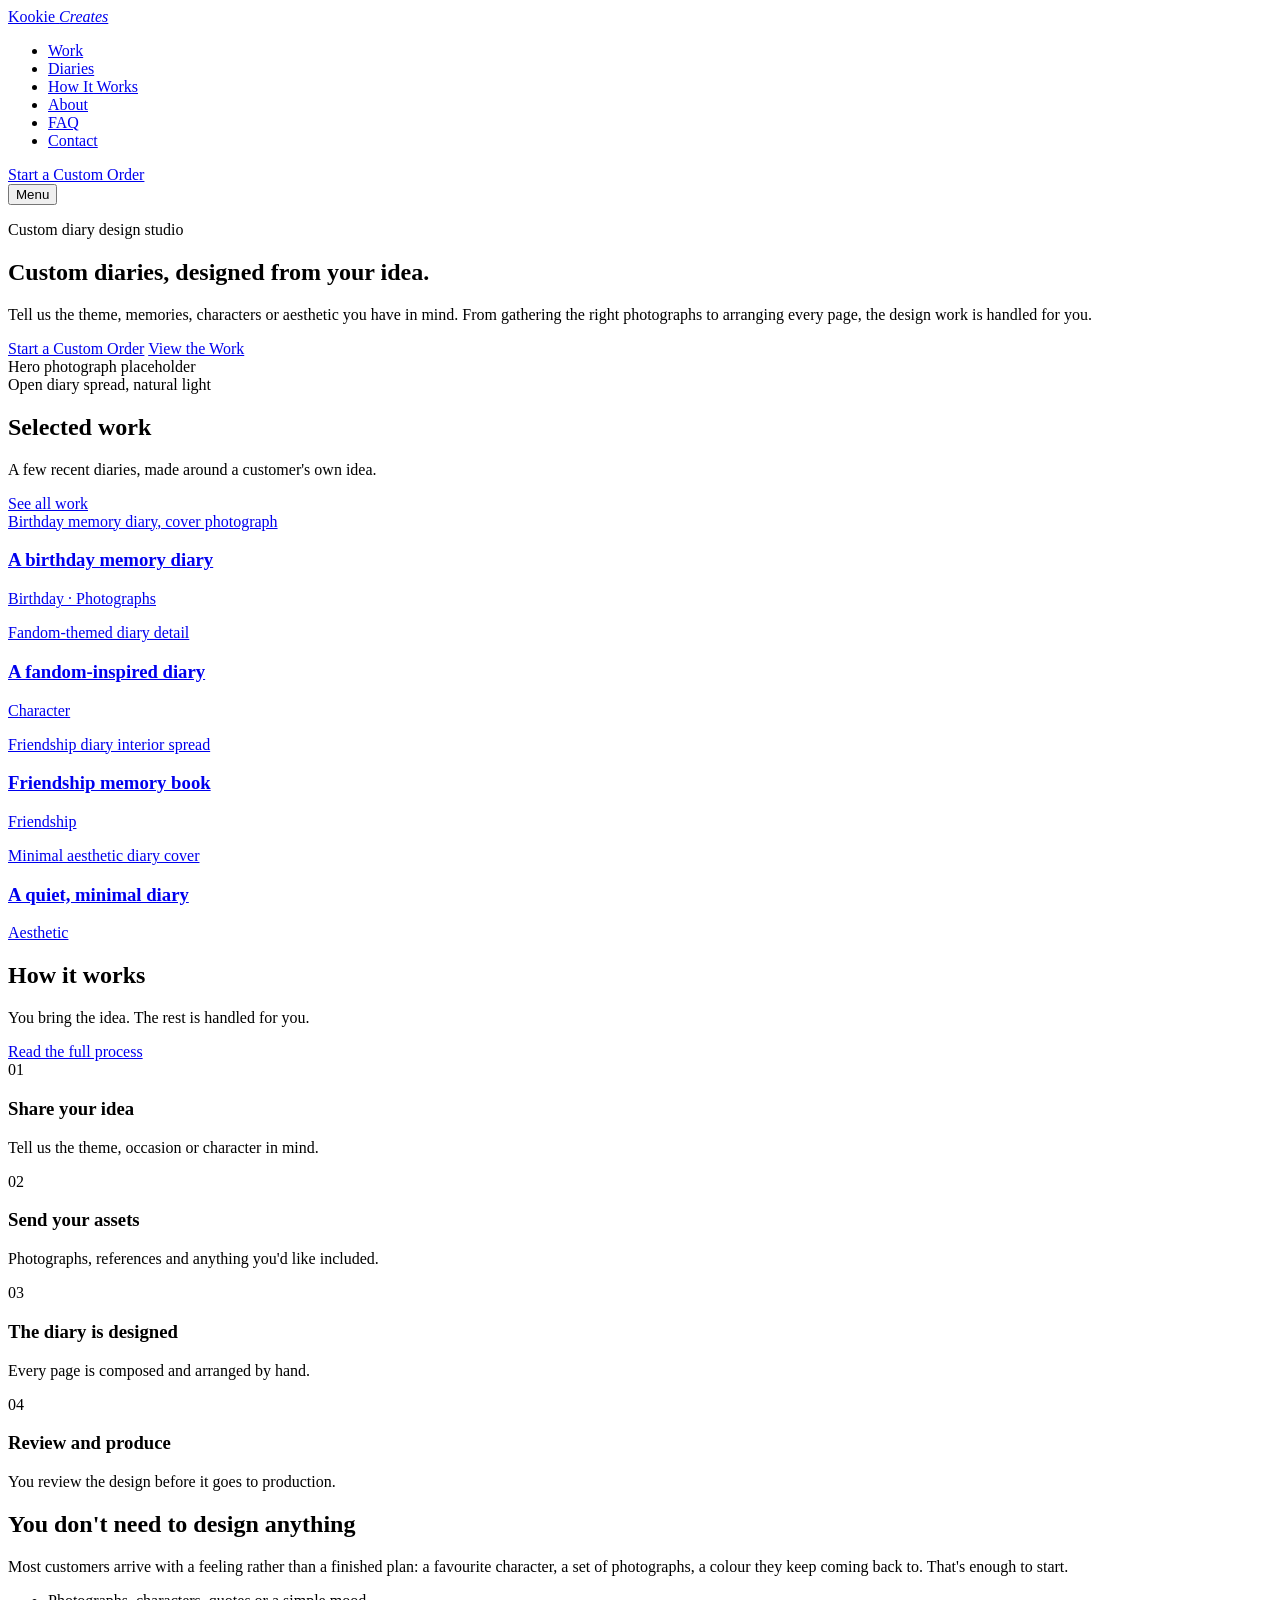
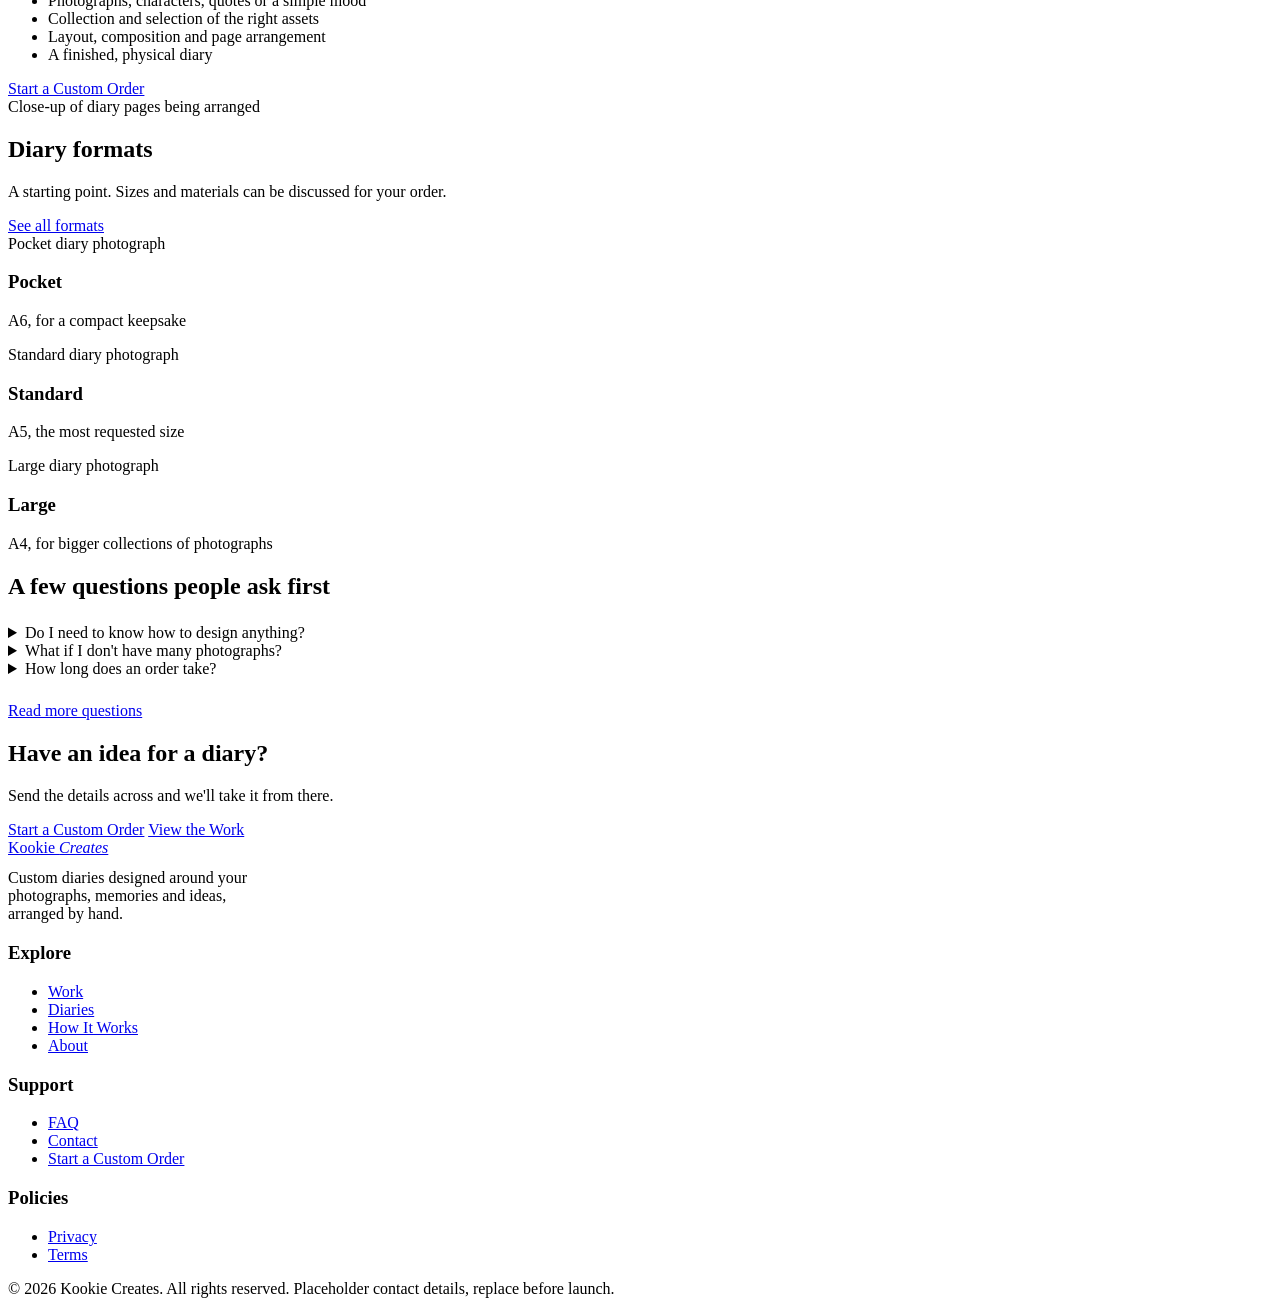
==== index.html @ 1ad7362f "Add files via upload" ====
<!DOCTYPE html>
<html lang="en">
<head>
<meta charset="UTF-8">
<meta name="viewport" content="width=device-width, initial-scale=1.0">
<title>Custom Diaries Designed From Your Ideas | Kookie Creates</title>
<meta name="description" content="Send your idea, photographs and theme. Kookie Creates handles the design, layout and arrangement, and delivers a finished custom diary.">
<link rel="canonical" href="https://example.com/">
<meta property="og:title" content="Custom Diaries Designed From Your Ideas | Kookie Creates">
<meta property="og:description" content="Send your idea, photographs and theme. Kookie Creates handles the design, layout and arrangement, and delivers a finished custom diary.">
<meta property="og:type" content="website">
<meta property="og:url" content="https://example.com/">
<meta property="og:image" content="images/og/home.jpg">
<meta name="twitter:card" content="summary_large_image">
<link rel="icon" href="favicon.ico">
<link rel="apple-touch-icon" href="images/apple-touch-icon.png">
<link rel="preconnect" href="https://fonts.googleapis.com">
<link rel="preconnect" href="https://fonts.gstatic.com" crossorigin>
<link href="https://fonts.googleapis.com/css2?family=Fraunces:ital,opsz,wght@0,9..144,400;0,9..144,560;1,9..144,500&family=Work+Sans:wght@400;500;600&display=swap" rel="stylesheet">
<link rel="stylesheet" href="css/styles.css">
<script type="application/ld+json">
{
  "@context": "https://schema.org",
  "@type": "Organization",
  "name": "Kookie Creates",
  "url": "https://example.com/",
  "description": "Custom diary design studio. Diaries are designed around a customer's photographs, themes and references."
}
</script>
<script type="application/ld+json">
{
  "@context": "https://schema.org",
  "@type": "WebSite",
  "name": "Kookie Creates",
  "url": "https://example.com/"
}
</script>
</head>
<body>

<header class="site-header">
  <div class="container">
    <a href="index.html" class="logo">Kookie <em>Creates</em></a>
    <nav class="main-nav" aria-label="Primary">
      <ul>
        <li><a href="portfolio.html">Work</a></li>
        <li><a href="diaries.html">Diaries</a></li>
        <li><a href="how-it-works.html">How It Works</a></li>
        <li><a href="about.html">About</a></li>
        <li><a href="faq.html">FAQ</a></li>
        <li><a href="contact.html">Contact</a></li>
      </ul>
      <a href="custom-order.html" class="btn btn-primary">Start a Custom Order</a>
    </nav>
    <button class="nav-toggle" aria-expanded="false" aria-label="Toggle menu">Menu</button>
  </div>
</header>

<main>

  <section class="hero">
    <div class="container hero-grid">
      <div>
        <p class="hero-eyebrow">Custom diary design studio</p>
        <h1>Custom diaries, designed from your idea.</h1>
        <p class="lede">Tell us the theme, memories, characters or aesthetic you have in mind. From gathering the right photographs to arranging every page, the design work is handled for you.</p>
        <div class="hero-actions">
          <a href="custom-order.html" class="btn btn-primary">Start a Custom Order</a>
          <a href="portfolio.html" class="btn btn-secondary">View the Work</a>
        </div>
      </div>
      <div class="hero-media">
        <div class="placeholder-img">Hero photograph placeholder<br>Open diary spread, natural light</div>
      </div>
    </div>
  </section>

  <section class="section section-alt">
    <div class="container">
      <div class="section-head">
        <div>
          <h2>Selected work</h2>
          <p style="color:var(--ink-muted)">A few recent diaries, made around a customer's own idea.</p>
        </div>
        <a href="portfolio.html" class="btn-quiet">See all work</a>
      </div>
      <div class="work-grid">
        <a class="work-card" href="portfolio-project.html">
          <div class="placeholder-img">Birthday memory diary, cover photograph</div>
          <div class="work-meta">
            <h3>A birthday memory diary</h3>
            <p class="tag">Birthday · Photographs</p>
          </div>
        </a>
        <a class="work-card" href="portfolio-project.html">
          <div class="placeholder-img">Fandom-themed diary detail</div>
          <div class="work-meta">
            <h3>A fandom-inspired diary</h3>
            <p class="tag">Character</p>
          </div>
        </a>
        <a class="work-card" href="portfolio-project.html">
          <div class="placeholder-img">Friendship diary interior spread</div>
          <div class="work-meta">
            <h3>Friendship memory book</h3>
            <p class="tag">Friendship</p>
          </div>
        </a>
        <a class="work-card" href="portfolio-project.html">
          <div class="placeholder-img">Minimal aesthetic diary cover</div>
          <div class="work-meta">
            <h3>A quiet, minimal diary</h3>
            <p class="tag">Aesthetic</p>
          </div>
        </a>
      </div>
    </div>
  </section>

  <section class="section">
    <div class="container">
      <div class="section-head">
        <div>
          <h2>How it works</h2>
          <p style="color:var(--ink-muted)">You bring the idea. The rest is handled for you.</p>
        </div>
        <a href="how-it-works.html" class="btn-quiet">Read the full process</a>
      </div>
      <div class="steps">
        <div class="step">
          <div class="step-num">01</div>
          <h3>Share your idea</h3>
          <p>Tell us the theme, occasion or character in mind.</p>
        </div>
        <div class="step">
          <div class="step-num">02</div>
          <h3>Send your assets</h3>
          <p>Photographs, references and anything you'd like included.</p>
        </div>
        <div class="step">
          <div class="step-num">03</div>
          <h3>The diary is designed</h3>
          <p>Every page is composed and arranged by hand.</p>
        </div>
        <div class="step">
          <div class="step-num">04</div>
          <h3>Review and produce</h3>
          <p>You review the design before it goes to production.</p>
        </div>
      </div>
    </div>
  </section>

  <section class="section section-alt">
    <div class="container feature-row">
      <div>
        <h2>You don't need to design anything</h2>
        <p>Most customers arrive with a feeling rather than a finished plan: a favourite character, a set of photographs, a colour they keep coming back to. That's enough to start.</p>
        <ul class="feature-list">
          <li>Photographs, characters, quotes or a simple mood</li>
          <li>Collection and selection of the right assets</li>
          <li>Layout, composition and page arrangement</li>
          <li>A finished, physical diary</li>
        </ul>
        <a href="custom-order.html" class="btn btn-primary">Start a Custom Order</a>
      </div>
      <div class="feature-media">
        <div class="placeholder-img">Close-up of diary pages being arranged</div>
      </div>
    </div>
  </section>

  <section class="section">
    <div class="container">
      <div class="section-head">
        <div>
          <h2>Diary formats</h2>
          <p style="color:var(--ink-muted)">A starting point. Sizes and materials can be discussed for your order.</p>
        </div>
        <a href="diaries.html" class="btn-quiet">See all formats</a>
      </div>
      <div class="format-grid">
        <div class="format-card">
          <div class="placeholder-img">Pocket diary photograph</div>
          <h3>Pocket</h3>
          <p class="dims">A6, for a compact keepsake</p>
        </div>
        <div class="format-card">
          <div class="placeholder-img">Standard diary photograph</div>
          <h3>Standard</h3>
          <p class="dims">A5, the most requested size</p>
        </div>
        <div class="format-card">
          <div class="placeholder-img">Large diary photograph</div>
          <h3>Large</h3>
          <p class="dims">A4, for bigger collections of photographs</p>
        </div>
      </div>
    </div>
  </section>

  <section class="section section-alt">
    <div class="container">
      <h2 style="margin-bottom:1.5rem;">A few questions people ask first</h2>
      <div>
        <details class="faq-item">
          <summary>Do I need to know how to design anything?<span class="plus"></span></summary>
          <p>No. You share an idea, photographs or references, and the design work is done for you from start to finish.</p>
        </details>
        <details class="faq-item">
          <summary>What if I don't have many photographs?<span class="plus"></span></summary>
          <p>That's fine. Let us know what you do have, and we'll talk through what else could fill the diary, such as illustrations, quotes or a chosen theme.</p>
        </details>
        <details class="faq-item">
          <summary>How long does an order take?<span class="plus"></span></summary>
          <p>It depends on the complexity of the design and current order volume. Timelines are confirmed once your idea and deadline are reviewed.</p>
        </details>
      </div>
      <p style="margin-top:1.5rem;"><a href="faq.html" class="btn-quiet">Read more questions</a></p>
    </div>
  </section>

  <section class="cta-band">
    <div class="container">
      <h2>Have an idea for a diary?</h2>
      <p>Send the details across and we'll take it from there.</p>
      <div class="hero-actions" style="justify-content:center;">
        <a href="custom-order.html" class="btn btn-primary">Start a Custom Order</a>
        <a href="portfolio.html" class="btn btn-secondary">View the Work</a>
      </div>
    </div>
  </section>

</main>

<footer class="site-footer">
  <div class="container">
    <div class="footer-grid">
      <div>
        <a href="index.html" class="logo">Kookie <em>Creates</em></a>
        <p style="margin-top:0.8rem; color:var(--ink-muted); max-width:32ch;">Custom diaries designed around your photographs, memories and ideas, arranged by hand.</p>
      </div>
      <div>
        <h3>Explore</h3>
        <ul>
          <li><a href="portfolio.html">Work</a></li>
          <li><a href="diaries.html">Diaries</a></li>
          <li><a href="how-it-works.html">How It Works</a></li>
          <li><a href="about.html">About</a></li>
        </ul>
      </div>
      <div>
        <h3>Support</h3>
        <ul>
          <li><a href="faq.html">FAQ</a></li>
          <li><a href="contact.html">Contact</a></li>
          <li><a href="custom-order.html">Start a Custom Order</a></li>
        </ul>
      </div>
      <div>
        <h3>Policies</h3>
        <ul>
          <li><a href="privacy-policy.html">Privacy</a></li>
          <li><a href="terms.html">Terms</a></li>
        </ul>
      </div>
    </div>
    <div class="footer-bottom">
      <span>© 2026 Kookie Creates. All rights reserved.</span>
      <span>Placeholder contact details, replace before launch.</span>
    </div>
  </div>
</footer>

<script src="js/main.js"></script>
</body>
</html>
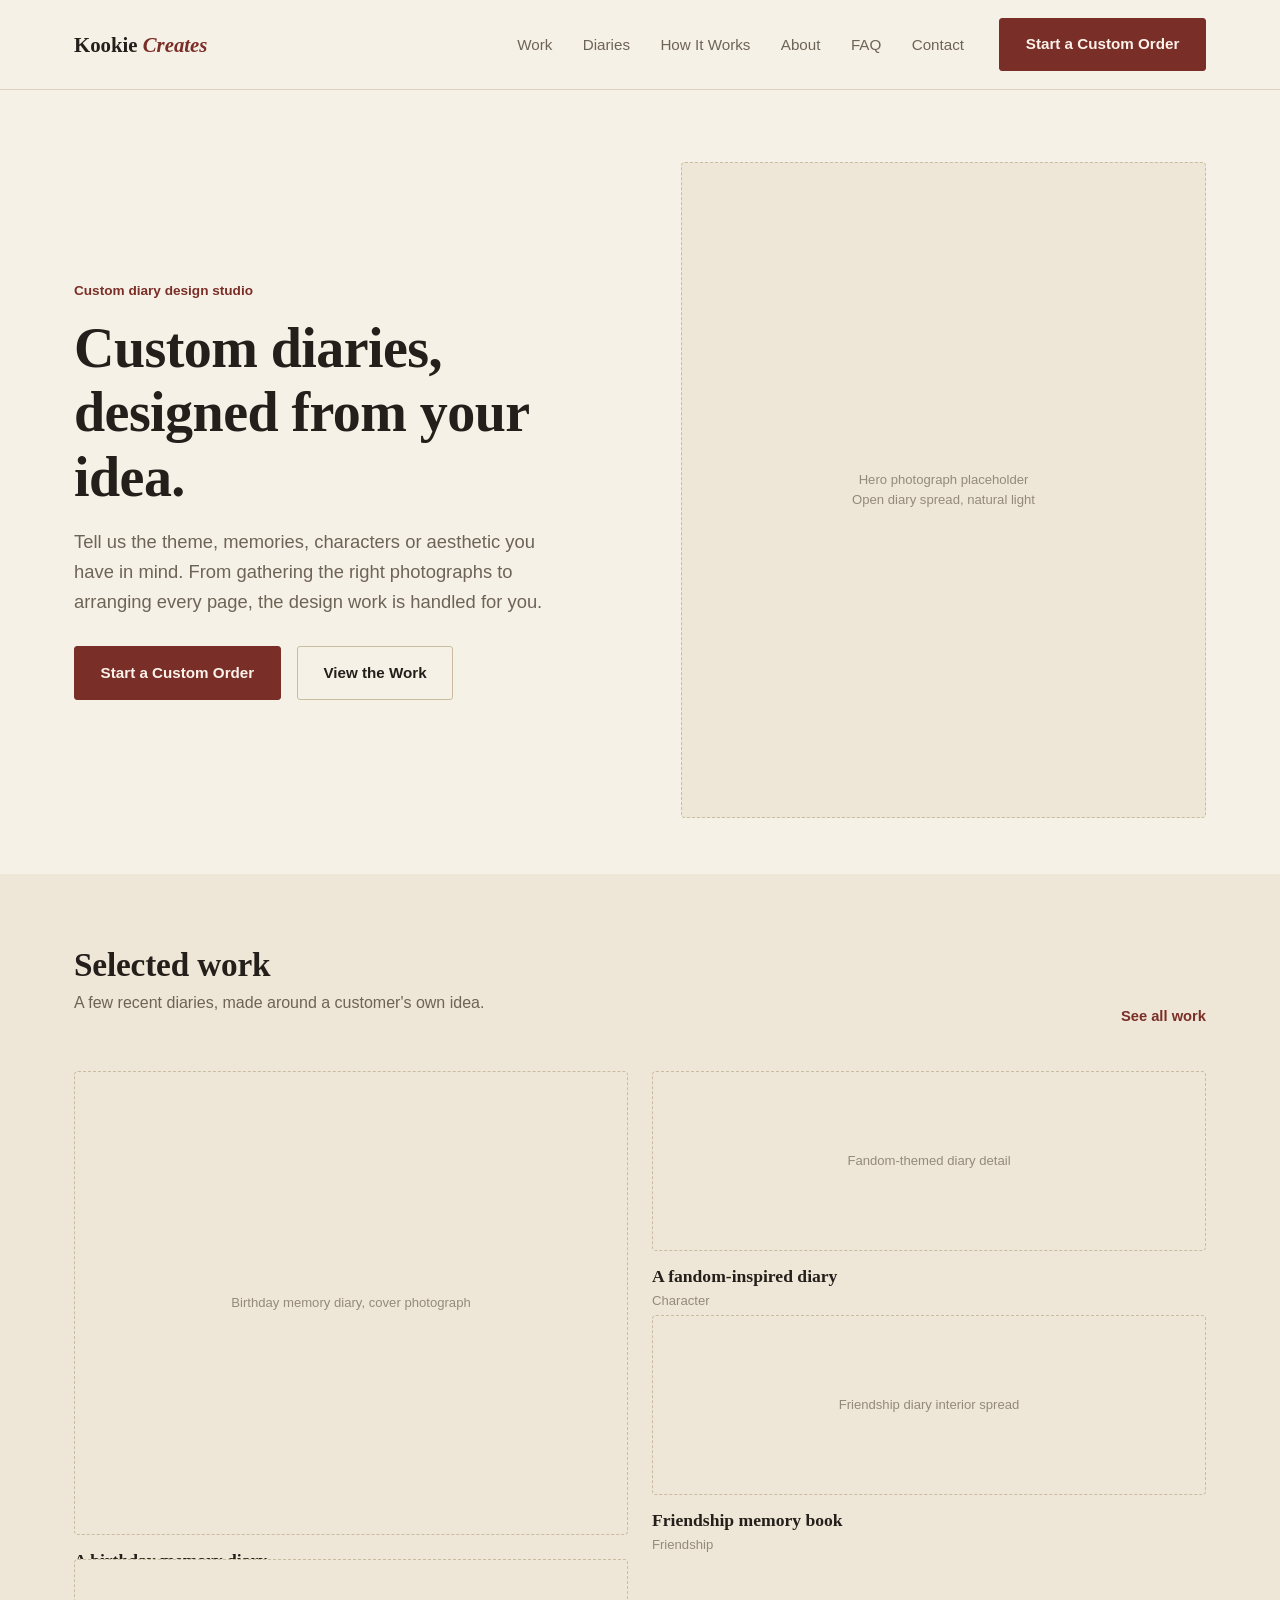
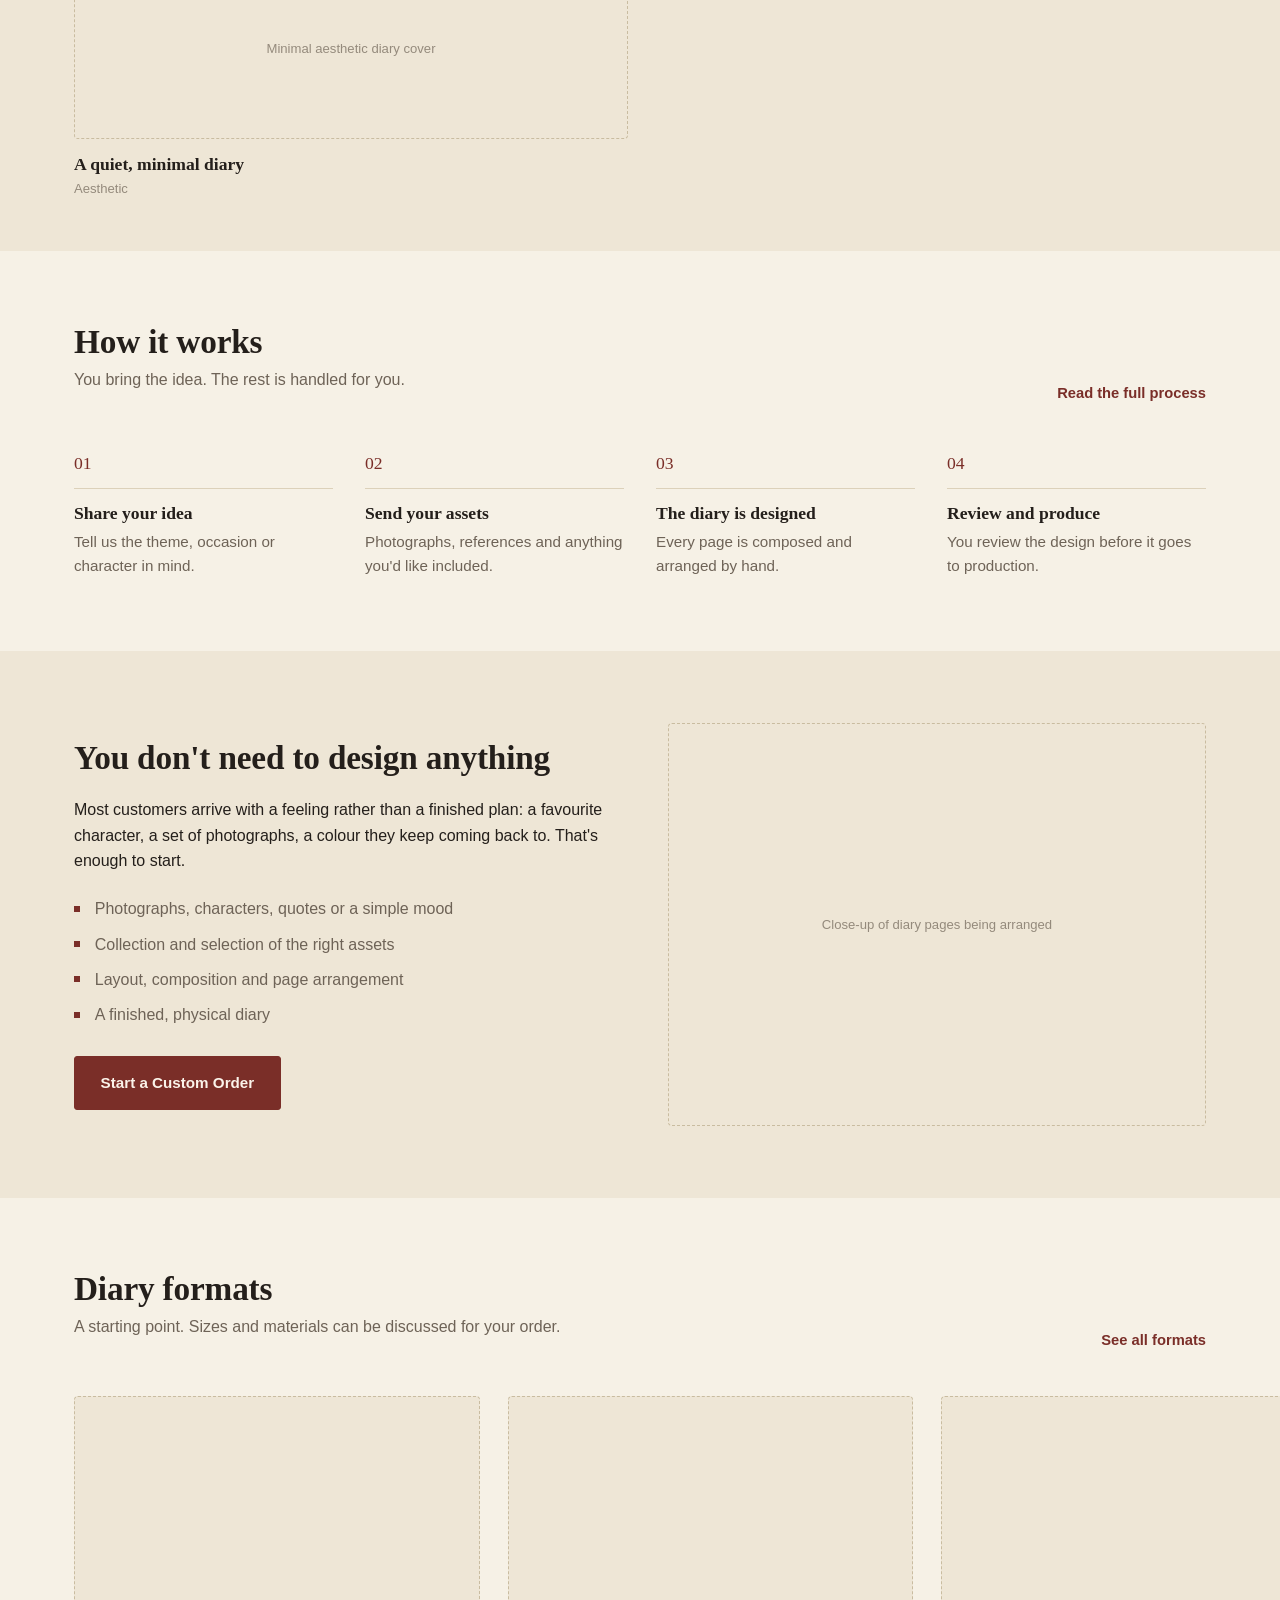
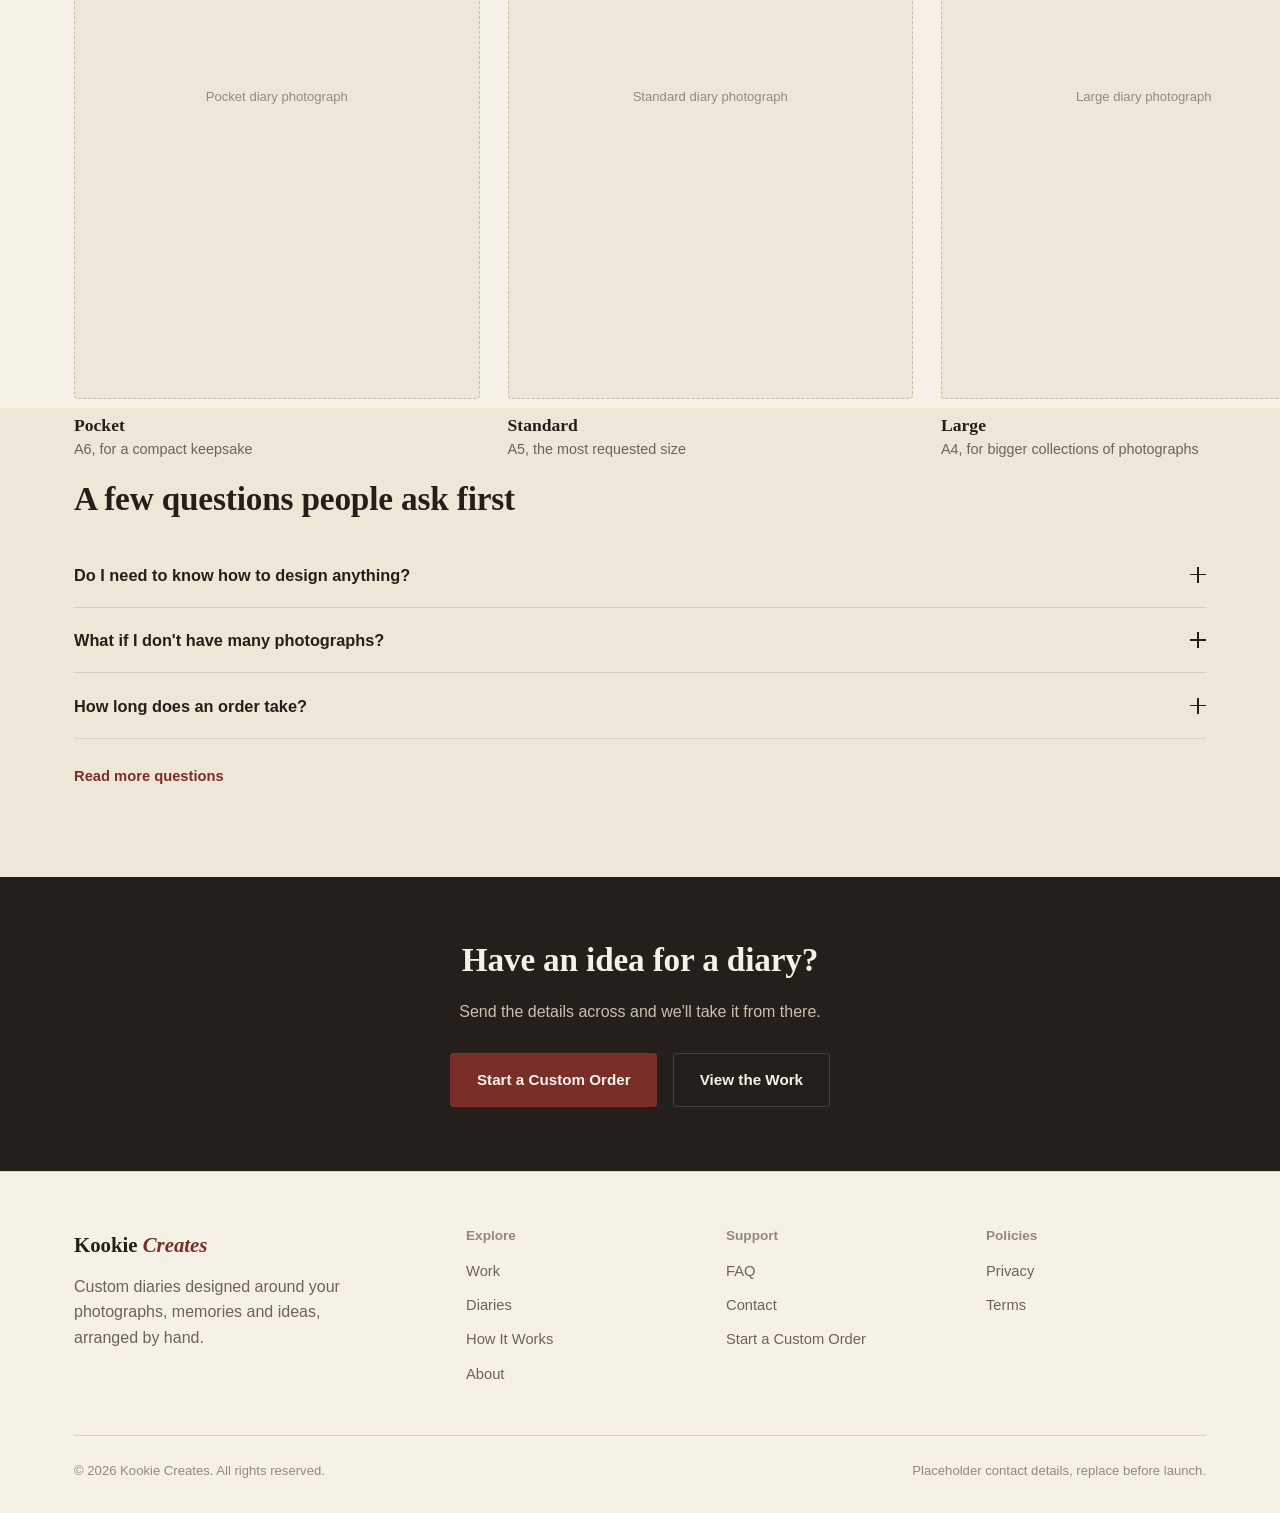
==== commit 700622e1: "Add files via upload" ====
--- a/index.html
+++ b/index.html
@@ -17,7 +17,7 @@
 <link rel="preconnect" href="https://fonts.googleapis.com">
 <link rel="preconnect" href="https://fonts.gstatic.com" crossorigin>
 <link href="https://fonts.googleapis.com/css2?family=Fraunces:ital,opsz,wght@0,9..144,400;0,9..144,560;1,9..144,500&family=Work+Sans:wght@400;500;600&display=swap" rel="stylesheet">
-<link rel="stylesheet" href="css/styles.css">
+<link rel="stylesheet" href="styles.css">
 <script type="application/ld+json">
 {
   "@context": "https://schema.org",
@@ -272,6 +272,6 @@
   </div>
 </footer>
 
-<script src="js/main.js"></script>
+<script src="main.js"></script>
 </body>
 </html>
--- a/styles.css
+++ b/styles.css
@@ -0,0 +1,654 @@
+/* ==========================================================================
+   Kookie Creates — stylesheet
+   A premium custom-stationery studio feel: warm neutrals, one leather-red
+   accent, an editorial serif paired with a plain sans, square-ish buttons.
+   ========================================================================== */
+
+/* ---------- Tokens ---------- */
+:root {
+  /* colour */
+  --bg: #F6F1E6;
+  --surface: #EEE6D6;
+  --surface-alt: #E8DFCA;
+  --ink: #241F1B;
+  --ink-muted: #6E6357;
+  --ink-faint: #948a7c;
+  --border: #DCD1BA;
+  --border-strong: #C9BCA0;
+  --accent: #7A2E28;
+  --accent-hover: #5E211C;
+  --accent-ink: #FBF3EA;
+  --success: #3F5D45;
+  --error: #8A2F22;
+
+  /* type */
+  --font-display: 'Fraunces', Georgia, serif;
+  --font-body: 'Work Sans', -apple-system, BlinkMacSystemFont, 'Segoe UI', sans-serif;
+
+  /* layout */
+  --container: 1180px;
+  --radius-s: 3px;
+  --radius-m: 4px;
+  --border-w: 1px;
+
+  /* motion */
+  --ease: cubic-bezier(0.4, 0, 0.2, 1);
+}
+
+/* ---------- Reset ---------- */
+*, *::before, *::after { box-sizing: border-box; }
+html { -webkit-text-size-adjust: 100%; scroll-behavior: smooth; }
+@media (prefers-reduced-motion: reduce) {
+  html { scroll-behavior: auto; }
+  *, *::before, *::after {
+    animation-duration: 0.001ms !important;
+    animation-iteration-count: 1 !important;
+    transition-duration: 0.001ms !important;
+    scroll-behavior: auto !important;
+  }
+}
+body {
+  margin: 0;
+  background: var(--bg);
+  color: var(--ink);
+  font-family: var(--font-body);
+  font-size: 16px;
+  line-height: 1.6;
+  -webkit-font-smoothing: antialiased;
+}
+img { max-width: 100%; display: block; }
+a { color: inherit; text-decoration: none; }
+ul { list-style: none; margin: 0; padding: 0; }
+button { font-family: inherit; cursor: pointer; }
+input, textarea, select, button { font: inherit; color: inherit; }
+h1, h2, h3, h4 { font-family: var(--font-display); font-weight: 560; line-height: 1.15; margin: 0 0 0.6em; color: var(--ink); }
+p { margin: 0 0 1em; }
+::selection { background: var(--accent); color: var(--accent-ink); }
+
+:focus-visible {
+  outline: 2px solid var(--accent);
+  outline-offset: 3px;
+}
+
+.container {
+  max-width: var(--container);
+  margin: 0 auto;
+  padding: 0 1.5rem;
+}
+
+/* ---------- Type scale ---------- */
+h1 { font-size: clamp(2.3rem, 4.4vw, 3.5rem); letter-spacing: -0.01em; }
+h2 { font-size: clamp(1.6rem, 2.6vw, 2.1rem); letter-spacing: -0.005em; }
+h3 { font-size: 1.1rem; font-weight: 560; }
+.lede {
+  font-size: 1.15rem;
+  color: var(--ink-muted);
+  max-width: 46ch;
+  line-height: 1.65;
+}
+.hero-eyebrow {
+  font-family: var(--font-body);
+  font-size: 0.85rem;
+  color: var(--accent);
+  font-weight: 600;
+  margin: 0 0 0.9rem;
+}
+
+/* ---------- Buttons ---------- */
+.btn {
+  display: inline-flex;
+  align-items: center;
+  justify-content: center;
+  padding: 0.85rem 1.6rem;
+  font-size: 0.95rem;
+  font-weight: 600;
+  border-radius: var(--radius-s);
+  border: var(--border-w) solid transparent;
+  transition: background-color 0.18s var(--ease), color 0.18s var(--ease), border-color 0.18s var(--ease);
+  white-space: nowrap;
+}
+.btn-primary {
+  background: var(--accent);
+  color: var(--accent-ink);
+  border-color: var(--accent);
+}
+.btn-primary:hover { background: var(--accent-hover); border-color: var(--accent-hover); }
+.btn-secondary {
+  background: transparent;
+  color: var(--ink);
+  border-color: var(--border-strong);
+}
+.btn-secondary:hover { border-color: var(--ink); }
+.btn-quiet {
+  font-size: 0.92rem;
+  font-weight: 600;
+  color: var(--accent);
+  border-bottom: 1px solid transparent;
+  padding-bottom: 2px;
+  transition: border-color 0.18s var(--ease);
+}
+.btn-quiet:hover { border-color: var(--accent); }
+
+/* ---------- Header ---------- */
+.site-header {
+  border-bottom: var(--border-w) solid var(--border);
+  background: var(--bg);
+  position: sticky;
+  top: 0;
+  z-index: 50;
+}
+.site-header .container {
+  display: flex;
+  align-items: center;
+  justify-content: space-between;
+  gap: 1.5rem;
+  padding-top: 1.1rem;
+  padding-bottom: 1.1rem;
+}
+.logo {
+  font-family: var(--font-display);
+  font-size: 1.3rem;
+  font-weight: 560;
+  color: var(--ink);
+  flex-shrink: 0;
+}
+.logo em { font-style: italic; color: var(--accent); }
+
+.main-nav {
+  display: flex;
+  align-items: center;
+  gap: 2.2rem;
+  flex: 1;
+  justify-content: flex-end;
+}
+.main-nav ul {
+  display: flex;
+  gap: 1.9rem;
+}
+.main-nav ul a {
+  font-size: 0.95rem;
+  color: var(--ink-muted);
+  padding: 0.3rem 0;
+  border-bottom: 1px solid transparent;
+  transition: color 0.18s var(--ease), border-color 0.18s var(--ease);
+}
+.main-nav ul a:hover,
+.main-nav ul a[aria-current="page"] {
+  color: var(--ink);
+  border-color: var(--accent);
+}
+
+.nav-toggle {
+  display: none;
+  background: transparent;
+  border: var(--border-w) solid var(--border-strong);
+  border-radius: var(--radius-s);
+  padding: 0.55rem 1rem;
+  font-size: 0.9rem;
+  font-weight: 600;
+  color: var(--ink);
+}
+
+@media (max-width: 860px) {
+  .main-nav {
+    position: absolute;
+    top: 100%;
+    left: 0;
+    right: 0;
+    flex-direction: column;
+    align-items: stretch;
+    gap: 0;
+    background: var(--bg);
+    border-bottom: var(--border-w) solid var(--border);
+    padding: 0.5rem 1.5rem 1.5rem;
+    display: none;
+  }
+  .main-nav.is-open { display: flex; }
+  .main-nav ul {
+    flex-direction: column;
+    gap: 0;
+  }
+  .main-nav ul a {
+    display: block;
+    padding: 0.85rem 0;
+    border-bottom: var(--border-w) solid var(--border);
+  }
+  .main-nav .btn-primary { margin-top: 1rem; align-self: flex-start; }
+  .nav-toggle { display: inline-flex; }
+}
+
+/* ---------- Breadcrumbs ---------- */
+.breadcrumbs {
+  padding-top: 1.4rem;
+  font-size: 0.85rem;
+  color: var(--ink-faint);
+}
+.breadcrumbs a { color: var(--ink-faint); border-bottom: 1px solid transparent; }
+.breadcrumbs a:hover { color: var(--ink); border-color: var(--ink); }
+
+/* ---------- Hero ---------- */
+.hero {
+  padding: 4.5rem 0 3.5rem;
+  animation: hero-in 0.6s var(--ease) both;
+}
+@keyframes hero-in {
+  from { opacity: 0; transform: translateY(10px); }
+  to { opacity: 1; transform: translateY(0); }
+}
+.hero-grid {
+  display: grid;
+  grid-template-columns: 1.05fr 1fr;
+  gap: 3.5rem;
+  align-items: center;
+}
+.hero h1 { margin-bottom: 1.1rem; }
+.hero-actions {
+  display: flex;
+  gap: 1rem;
+  margin-top: 1.8rem;
+  flex-wrap: wrap;
+}
+.hero-media .placeholder-img { aspect-ratio: 4 / 5; }
+
+@media (max-width: 860px) {
+  .hero-grid { grid-template-columns: 1fr; gap: 2rem; }
+  .hero-media { order: -1; }
+  .hero-media .placeholder-img { aspect-ratio: 16 / 10; }
+}
+
+/* ---------- Placeholder imagery ----------
+   Standing in for real product photography (see design.md §15).
+   Styled as a quiet paper-toned frame, not a fake photo. */
+.placeholder-img {
+  background: var(--surface);
+  border: var(--border-w) dashed var(--border-strong);
+  border-radius: var(--radius-m);
+  color: var(--ink-faint);
+  font-size: 0.82rem;
+  line-height: 1.5;
+  display: flex;
+  align-items: center;
+  justify-content: center;
+  text-align: center;
+  padding: 1.5rem;
+  min-height: 180px;
+  width: 100%;
+  height: 100%;
+}
+
+/* ---------- Sections ---------- */
+.section { padding: 4.5rem 0; }
+.section-alt { background: var(--surface); }
+.section-head {
+  display: flex;
+  justify-content: space-between;
+  align-items: flex-end;
+  gap: 2rem;
+  margin-bottom: 2.5rem;
+  flex-wrap: wrap;
+}
+.section-head h2 { margin-bottom: 0.35rem; }
+
+/* ---------- Work grid (asymmetric editorial grid) ---------- */
+.work-grid {
+  display: grid;
+  grid-template-columns: repeat(4, 1fr);
+  grid-auto-rows: 220px;
+  gap: 1.5rem;
+}
+.work-card {
+  display: flex;
+  flex-direction: column;
+  grid-column: span 2;
+  grid-row: span 1;
+}
+.work-card .placeholder-img { flex: 1; }
+.work-card:nth-child(4n+1) { grid-column: span 2; grid-row: span 2; }
+.work-card:nth-child(4n+1) .placeholder-img { min-height: 100%; }
+.work-meta {
+  padding-top: 0.9rem;
+}
+.work-meta h3 { margin-bottom: 0.25rem; }
+.work-meta .tag {
+  margin: 0;
+  font-size: 0.82rem;
+  color: var(--ink-faint);
+}
+.work-card:hover .placeholder-img { border-color: var(--accent); }
+.placeholder-img { transition: border-color 0.18s var(--ease); }
+
+@media (max-width: 860px) {
+  .work-grid { grid-template-columns: repeat(2, 1fr); grid-auto-rows: 200px; }
+  .work-card { grid-column: span 1 !important; grid-row: span 1 !important; }
+}
+@media (max-width: 560px) {
+  .work-grid { grid-template-columns: 1fr; }
+}
+
+/* ---------- Portfolio filters ---------- */
+.portfolio-filters {
+  display: flex;
+  gap: 0.5rem;
+  flex-wrap: wrap;
+  margin-bottom: 2.5rem;
+}
+.portfolio-filters button {
+  background: transparent;
+  border: var(--border-w) solid var(--border-strong);
+  border-radius: var(--radius-s);
+  padding: 0.5rem 1rem;
+  font-size: 0.88rem;
+  color: var(--ink-muted);
+  transition: border-color 0.18s var(--ease), color 0.18s var(--ease), background-color 0.18s var(--ease);
+}
+.portfolio-filters button:hover { border-color: var(--ink); color: var(--ink); }
+.portfolio-filters button[aria-pressed="true"] {
+  background: var(--ink);
+  border-color: var(--ink);
+  color: var(--bg);
+}
+.work-card[hidden] { display: none; }
+
+/* ---------- Steps ---------- */
+.steps {
+  display: grid;
+  grid-template-columns: repeat(4, 1fr);
+  gap: 2rem;
+}
+.step-num {
+  font-family: var(--font-display);
+  font-size: 1.1rem;
+  color: var(--accent);
+  border-bottom: 1px solid var(--border);
+  padding-bottom: 0.7rem;
+  margin-bottom: 0.9rem;
+}
+.step h3 { margin-bottom: 0.4rem; }
+.step p { color: var(--ink-muted); font-size: 0.95rem; margin: 0; }
+
+@media (max-width: 860px) {
+  .steps { grid-template-columns: repeat(2, 1fr); }
+}
+@media (max-width: 560px) {
+  .steps { grid-template-columns: 1fr; }
+}
+
+/* ---------- Feature row ---------- */
+.feature-row {
+  display: grid;
+  grid-template-columns: 1fr 1fr;
+  gap: 3.5rem;
+  align-items: center;
+}
+.feature-list { margin: 1.4rem 0 1.8rem; }
+.feature-list li {
+  position: relative;
+  padding-left: 1.3rem;
+  margin-bottom: 0.6rem;
+  color: var(--ink-muted);
+}
+.feature-list li::before {
+  content: "";
+  position: absolute;
+  left: 0;
+  top: 0.6em;
+  width: 6px;
+  height: 6px;
+  background: var(--accent);
+}
+.feature-media .placeholder-img { aspect-ratio: 4 / 3; }
+
+@media (max-width: 860px) {
+  .feature-row { grid-template-columns: 1fr; gap: 2rem; }
+  .feature-media { order: -1; }
+}
+
+/* ---------- Format grid ---------- */
+.format-grid {
+  display: grid;
+  grid-template-columns: repeat(3, 1fr);
+  gap: 1.75rem;
+}
+.format-card .placeholder-img { aspect-ratio: 3 / 4; margin-bottom: 1rem; }
+.format-card h3 { margin-bottom: 0.2rem; }
+.format-card .dims { color: var(--ink-muted); font-size: 0.9rem; margin: 0; }
+
+@media (max-width: 860px) {
+  .format-grid { grid-template-columns: 1fr; }
+}
+
+/* ---------- FAQ ---------- */
+.faq-item {
+  border-bottom: var(--border-w) solid var(--border);
+  padding: 1.2rem 0;
+}
+.faq-item summary {
+  display: flex;
+  justify-content: space-between;
+  align-items: center;
+  gap: 1rem;
+  cursor: pointer;
+  font-weight: 560;
+  font-size: 1.02rem;
+  list-style: none;
+}
+.faq-item summary::-webkit-details-marker { display: none; }
+.faq-item .plus {
+  position: relative;
+  width: 16px;
+  height: 16px;
+  flex-shrink: 0;
+}
+.faq-item .plus::before,
+.faq-item .plus::after {
+  content: "";
+  position: absolute;
+  background: var(--ink);
+  transition: transform 0.18s var(--ease);
+}
+.faq-item .plus::before { top: 7px; left: 0; width: 16px; height: 1.5px; }
+.faq-item .plus::after { top: 0; left: 7px; width: 1.5px; height: 16px; }
+.faq-item[open] .plus::after { transform: rotate(90deg); opacity: 0; }
+.faq-item p { color: var(--ink-muted); margin: 0.9rem 0 0; max-width: 62ch; }
+
+/* ---------- CTA band ---------- */
+.cta-band {
+  background: var(--ink);
+  color: var(--bg);
+  padding: 4rem 0;
+  text-align: center;
+}
+.cta-band h2 { color: var(--bg); }
+.cta-band p { color: #C9C0AF; margin-bottom: 1.8rem; }
+.cta-band .btn-secondary { border-color: #4a423a; color: var(--bg); }
+.cta-band .btn-secondary:hover { border-color: var(--bg); }
+
+/* ---------- Footer ---------- */
+.site-footer {
+  border-top: var(--border-w) solid var(--border);
+  padding: 3.5rem 0 2rem;
+  background: var(--bg);
+}
+.footer-grid {
+  display: grid;
+  grid-template-columns: 1.6fr 1fr 1fr 1fr;
+  gap: 2.5rem;
+  margin-bottom: 2.5rem;
+}
+.footer-grid h3 {
+  font-family: var(--font-body);
+  font-size: 0.85rem;
+  color: var(--ink-faint);
+  font-weight: 600;
+  margin-bottom: 0.9rem;
+}
+.footer-grid ul li { margin-bottom: 0.55rem; }
+.footer-grid ul a { color: var(--ink-muted); font-size: 0.92rem; }
+.footer-grid ul a:hover { color: var(--accent); }
+.footer-bottom {
+  display: flex;
+  justify-content: space-between;
+  flex-wrap: wrap;
+  gap: 0.5rem;
+  border-top: var(--border-w) solid var(--border);
+  padding-top: 1.5rem;
+  font-size: 0.82rem;
+  color: var(--ink-faint);
+}
+
+@media (max-width: 860px) {
+  .footer-grid { grid-template-columns: 1fr 1fr; }
+}
+@media (max-width: 560px) {
+  .footer-grid { grid-template-columns: 1fr; }
+}
+
+/* ==========================================================================
+   Custom-order form — a briefing, not a government form
+   ========================================================================== */
+#custom-order-form {
+  background: var(--surface);
+  border: var(--border-w) solid var(--border);
+  border-radius: var(--radius-m);
+  padding: 2.5rem clamp(1.5rem, 4vw, 3rem) 3rem;
+}
+.form-section-title {
+  font-size: 1.25rem;
+  margin-top: 2.6rem;
+  margin-bottom: 0.3rem;
+  padding-top: 2rem;
+  border-top: var(--border-w) solid var(--border);
+}
+#custom-order-form > .form-section-title:first-of-type {
+  margin-top: 0;
+  padding-top: 0;
+  border-top: none;
+}
+.form-hint {
+  color: var(--ink-muted);
+  font-size: 0.92rem;
+  margin-bottom: 1.6rem;
+}
+.field { margin-bottom: 1.5rem; }
+.field label {
+  display: block;
+  font-weight: 600;
+  font-size: 0.92rem;
+  margin-bottom: 0.5rem;
+}
+.field .optional {
+  font-weight: 400;
+  color: var(--ink-faint);
+}
+.field input[type="text"],
+.field input[type="date"],
+.field textarea,
+.field select {
+  width: 100%;
+  background: var(--bg);
+  border: var(--border-w) solid var(--border-strong);
+  border-radius: var(--radius-s);
+  padding: 0.8rem 0.95rem;
+  font-size: 0.98rem;
+  transition: border-color 0.18s var(--ease);
+}
+.field textarea { min-height: 130px; resize: vertical; font-family: inherit; }
+.field input:focus,
+.field textarea:focus,
+.field select:focus { border-color: var(--accent); }
+.field input[aria-invalid="true"],
+.field textarea[aria-invalid="true"] { border-color: var(--error); }
+.field-error {
+  color: var(--error);
+  font-size: 0.85rem;
+  margin: 0.45rem 0 0;
+  display: none;
+}
+.field-error.is-visible { display: block; }
+
+.radio-group {
+  display: flex;
+  gap: 1.5rem;
+  flex-wrap: wrap;
+}
+.radio-group label {
+  display: flex;
+  align-items: center;
+  gap: 0.5rem;
+  font-weight: 400;
+  font-size: 0.95rem;
+}
+.radio-group input { accent-color: var(--accent); width: 16px; height: 16px; }
+
+.upload-zone {
+  border: var(--border-w) dashed var(--border-strong);
+  border-radius: var(--radius-m);
+  background: var(--bg);
+  padding: 2rem 1.5rem;
+  text-align: center;
+  position: relative;
+  transition: border-color 0.18s var(--ease), background-color 0.18s var(--ease);
+}
+.upload-zone p {
+  margin: 0 0 0.9rem;
+  color: var(--ink-muted);
+  font-size: 0.95rem;
+}
+.upload-zone input[type="file"] {
+  position: absolute;
+  inset: 0;
+  opacity: 0;
+  cursor: pointer;
+  width: 100%;
+  height: 100%;
+}
+.upload-zone::after {
+  content: "Choose files";
+  display: inline-flex;
+  align-items: center;
+  justify-content: center;
+  padding: 0.6rem 1.2rem;
+  border: var(--border-w) solid var(--border-strong);
+  border-radius: var(--radius-s);
+  font-size: 0.88rem;
+  font-weight: 600;
+  pointer-events: none;
+}
+.upload-zone.is-dragover {
+  border-color: var(--accent);
+  background: var(--surface);
+}
+.upload-list { margin-top: 1rem; }
+.upload-list li {
+  display: flex;
+  justify-content: space-between;
+  align-items: center;
+  gap: 1rem;
+  padding: 0.6rem 0.9rem;
+  background: var(--bg);
+  border: var(--border-w) solid var(--border);
+  border-radius: var(--radius-s);
+  font-size: 0.88rem;
+  margin-bottom: 0.5rem;
+}
+.upload-list button {
+  background: none;
+  border: none;
+  color: var(--ink-faint);
+  font-size: 0.85rem;
+  border-bottom: 1px solid transparent;
+}
+.upload-list button:hover { color: var(--error); border-color: var(--error); }
+
+.hp-field { position: absolute; left: -9999px; width: 1px; height: 1px; overflow: hidden; }
+
+#custom-order-form button[type="submit"] { margin-top: 1rem; }
+
+.form-status {
+  margin-top: 1.2rem;
+  font-size: 0.92rem;
+  display: none;
+}
+.form-status.is-visible { display: block; }
+.form-status.is-success { color: var(--success); }
+.form-status.is-error { color: var(--error); }
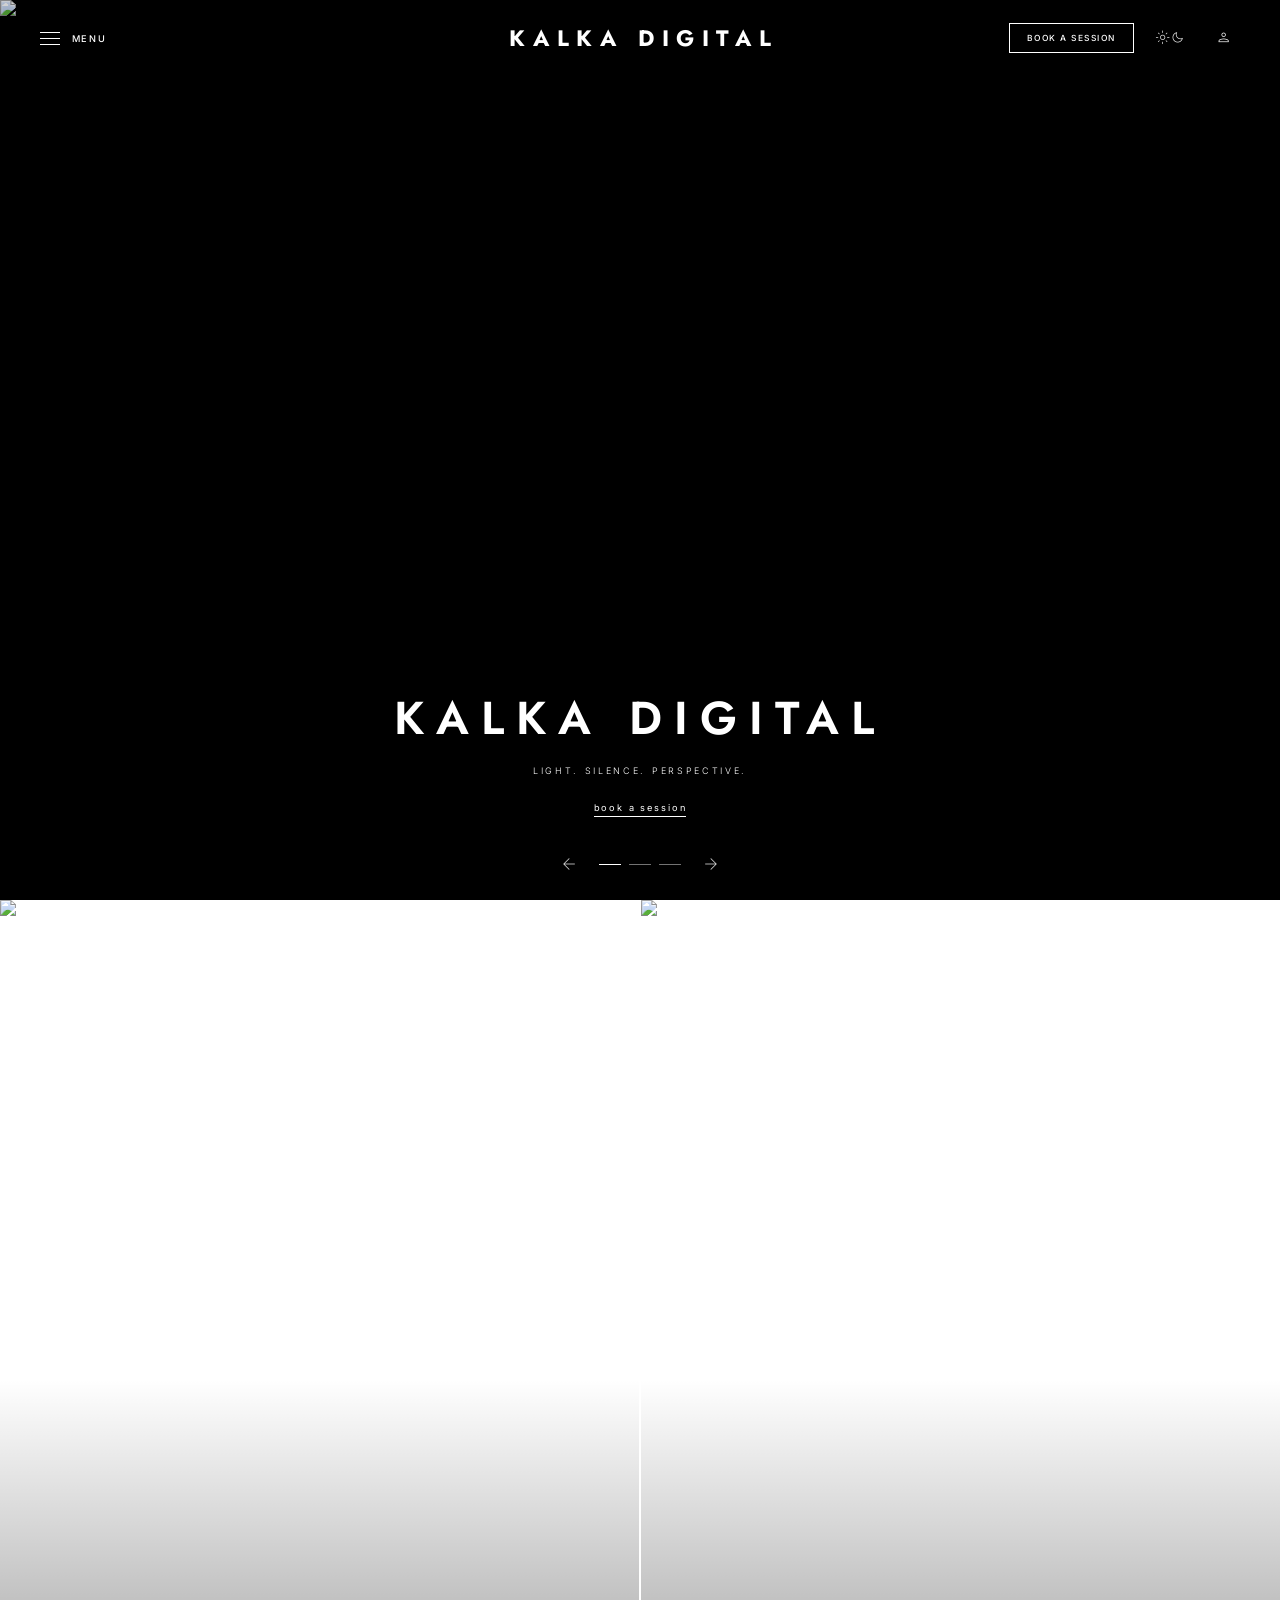
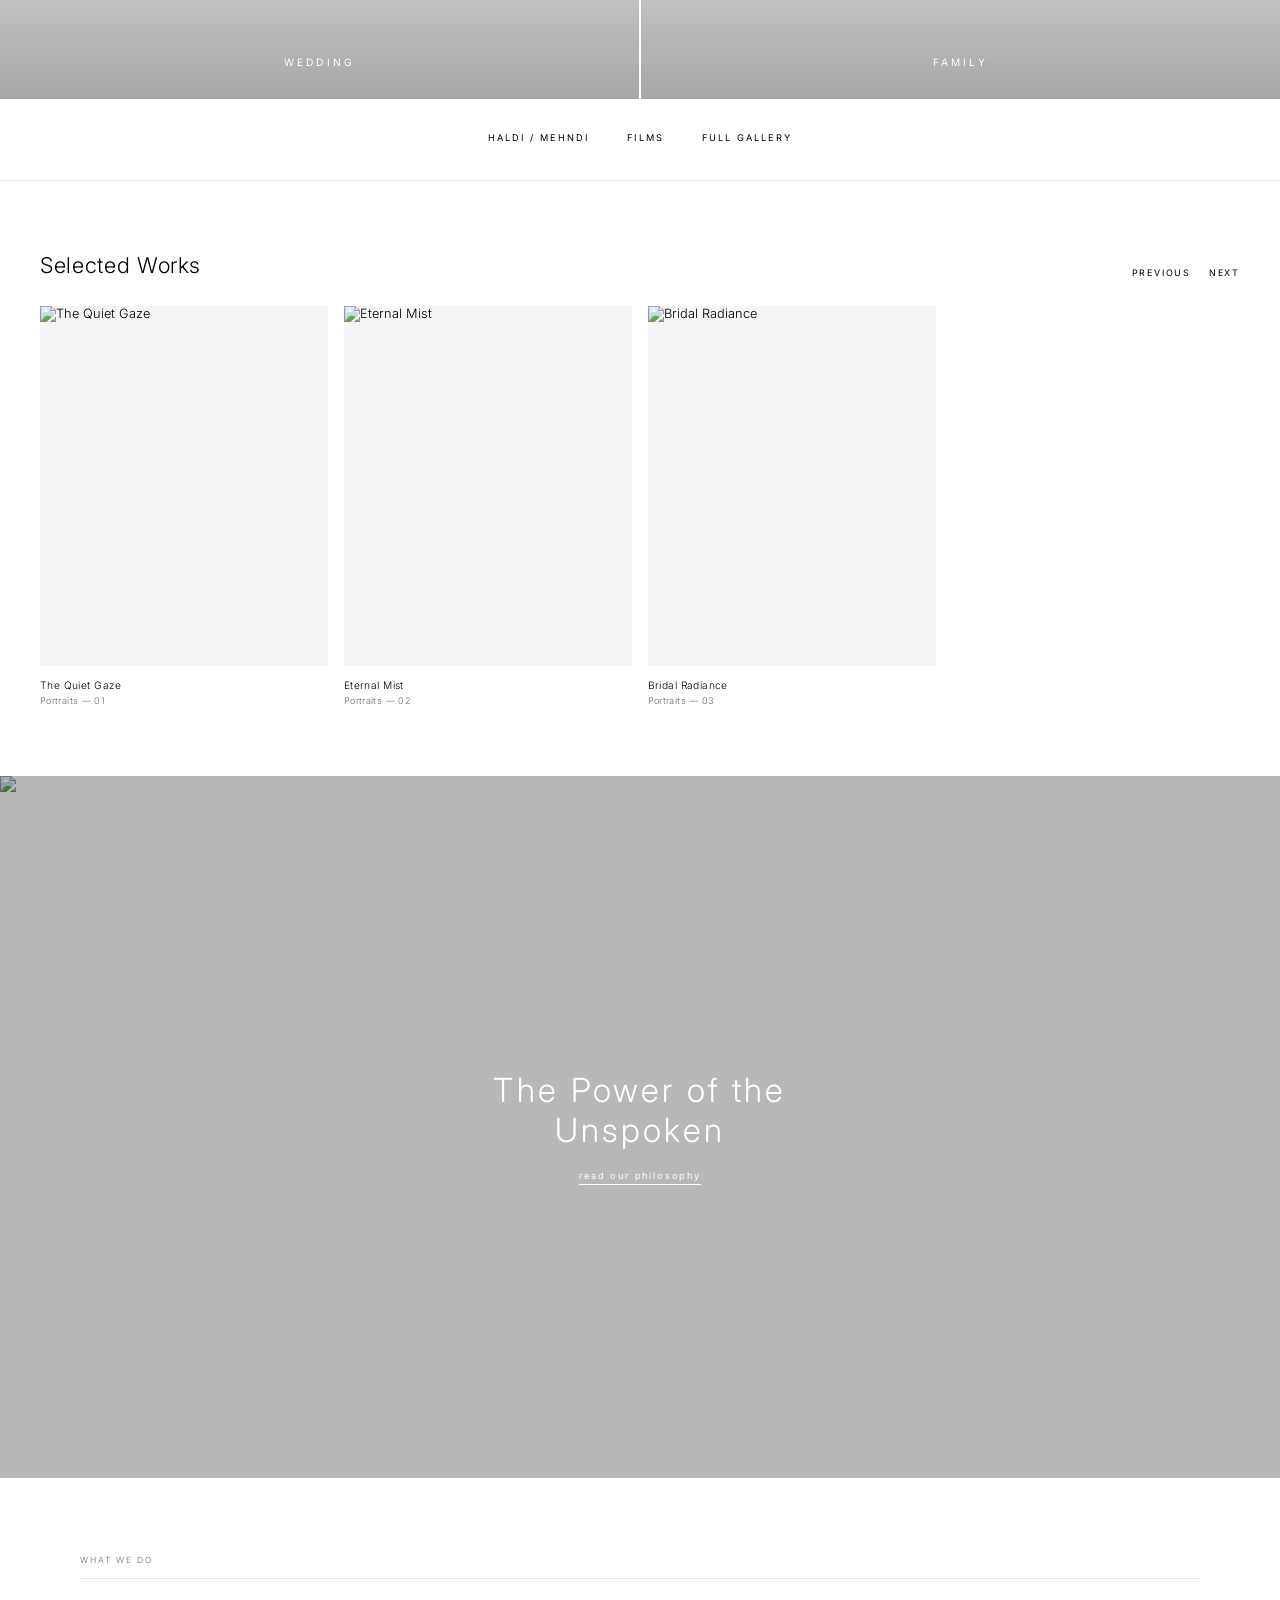
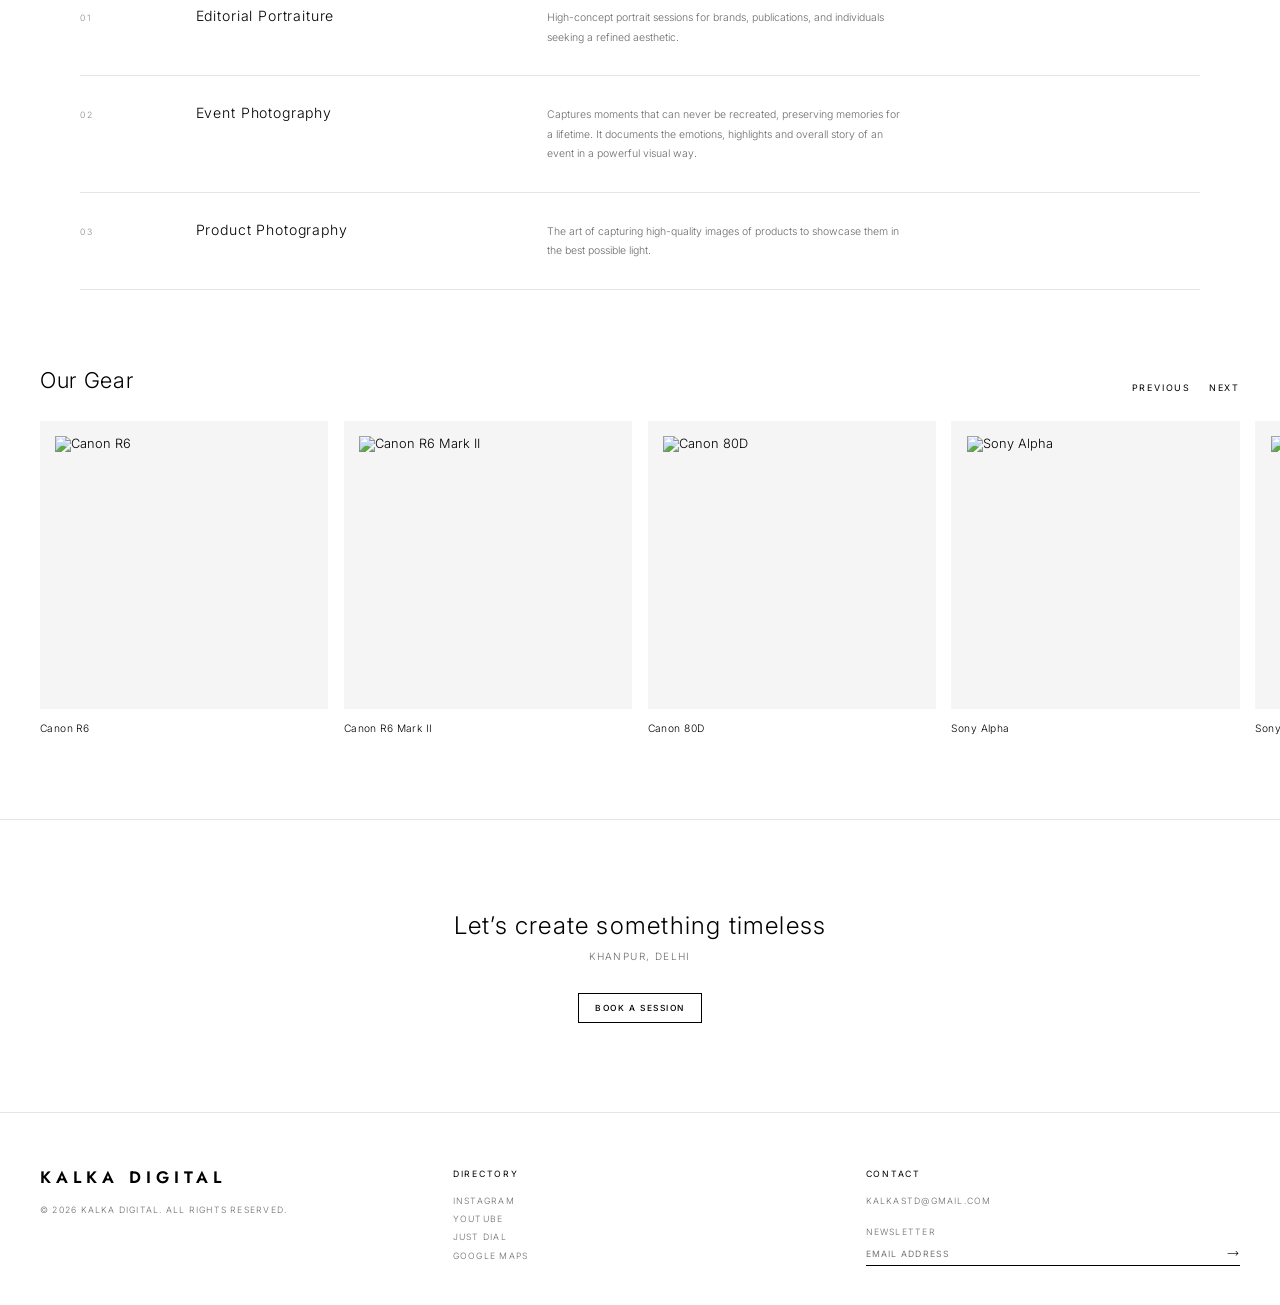
==== commit 8e368778: "Add files via upload" ====
--- a/index.html
+++ b/index.html
@@ -1,277 +1,285 @@
 <!DOCTYPE html>
 <html lang="en">
 <head>
-<meta charset="UTF-8">
-<meta name="viewport" content="width=device-width, initial-scale=1.0">
-<title>Custom Diaries Designed From Your Ideas | Kookie Creates</title>
-<meta name="description" content="Send your idea, photographs and theme. Kookie Creates handles the design, layout and arrangement, and delivers a finished custom diary.">
-<link rel="canonical" href="https://example.com/">
-<meta property="og:title" content="Custom Diaries Designed From Your Ideas | Kookie Creates">
-<meta property="og:description" content="Send your idea, photographs and theme. Kookie Creates handles the design, layout and arrangement, and delivers a finished custom diary.">
-<meta property="og:type" content="website">
-<meta property="og:url" content="https://example.com/">
-<meta property="og:image" content="images/og/home.jpg">
-<meta name="twitter:card" content="summary_large_image">
-<link rel="icon" href="favicon.ico">
-<link rel="apple-touch-icon" href="images/apple-touch-icon.png">
-<link rel="preconnect" href="https://fonts.googleapis.com">
-<link rel="preconnect" href="https://fonts.gstatic.com" crossorigin>
-<link href="https://fonts.googleapis.com/css2?family=Fraunces:ital,opsz,wght@0,9..144,400;0,9..144,560;1,9..144,500&family=Work+Sans:wght@400;500;600&display=swap" rel="stylesheet">
-<link rel="stylesheet" href="styles.css">
-<script type="application/ld+json">
-{
-  "@context": "https://schema.org",
-  "@type": "Organization",
-  "name": "Kookie Creates",
-  "url": "https://example.com/",
-  "description": "Custom diary design studio. Diaries are designed around a customer's photographs, themes and references."
-}
-</script>
-<script type="application/ld+json">
-{
-  "@context": "https://schema.org",
-  "@type": "WebSite",
-  "name": "Kookie Creates",
-  "url": "https://example.com/"
-}
-</script>
+  <meta charset="utf-8" />
+  <meta name="viewport" content="width=device-width, initial-scale=1.0" />
+  <title>Kalka Digital — Photo Studio, Khanpur Delhi</title>
+  <link rel="icon" href="favicon.ico">
+  <link rel="stylesheet" href="styles.css" />
+  <link href="https://fonts.googleapis.com/css2?family=Jost:wght@400;500;600;700&family=Inter:wght@300;400;500&display=swap" rel="stylesheet" />
+  <link href="https://fonts.googleapis.com/css2?family=Material+Symbols+Outlined:wght,FILL@100..700,0..1&display=swap" rel="stylesheet" />
+  <style>
+    main{padding-top:0}
+    .eyebrow{font-size:.66rem;letter-spacing:.24em;text-transform:uppercase;color:var(--on-surface-variant);display:block;margin-bottom:1rem}
+    .cta{display:inline-block;font-size:.72rem;font-weight:400;letter-spacing:.2em;text-transform:lowercase;text-decoration:none;color:inherit;border-bottom:1px solid currentColor;padding-bottom:3px;transition:opacity .25s}
+    .cta:hover{opacity:.5}
+    .section-title{font-size:1.7rem;letter-spacing:.04em;font-weight:300;margin-bottom:2.4rem}
+
+    /* HERO — full-bleed, one CTA */
+    .hero{position:relative;height:100vh;height:100svh;min-height:520px;overflow:hidden;background:#000}
+    .slider-container{position:absolute;inset:0;display:flex;overflow-x:auto;scroll-snap-type:x mandatory;scrollbar-width:none;cursor:grab}
+    .slider-container::-webkit-scrollbar{display:none}
+    .slide{scroll-snap-align:start;flex:0 0 100%;height:100%;position:relative}
+    .slide img{width:100%;height:100%;object-fit:cover}
+    .slide-overlay{position:absolute;inset:0;background:rgba(0,0,0,.18)}
+    .hero-content{position:absolute;left:0;right:0;bottom:6.5rem;z-index:5;text-align:center;color:#fff;pointer-events:none}
+    .hero-content h1{font-family:var(--font-display);font-weight:600!important;font-size:clamp(2rem,5vw,3.6rem);letter-spacing:.26em!important;text-transform:uppercase}
+    .hero-content p{font-size:.7rem;letter-spacing:.3em;text-transform:uppercase;margin:1.1rem 0 1.8rem}
+    .hero-content .cta{pointer-events:auto;color:#fff}
+    .slider-controls{position:absolute;bottom:2rem;left:0;right:0;z-index:6;display:flex;align-items:center;justify-content:center;gap:1.6rem}
+    .slider-btn{background:none;border:none;color:#fff;cursor:pointer;display:flex;align-items:center;opacity:.8;transition:opacity .25s}
+    .slider-btn:hover{opacity:1}
+    .slide-dots{display:flex;gap:8px}
+    .dot{width:22px;height:1px;background:rgba(255,255,255,.45);cursor:pointer;transition:background .3s}
+    .dot.active{background:#fff}
+
+    /* SPLIT ENTRY */
+    .split{display:grid;grid-template-columns:1fr 1fr;gap:2px;background:var(--surface)}
+    .split a{position:relative;display:block;aspect-ratio:4/5;overflow:hidden;text-decoration:none;color:#fff}
+    .split img{width:100%;height:100%;object-fit:cover;transition:transform 1.2s var(--ease)}
+    .split a:hover img{transform:scale(1.03)}
+    .split span{position:absolute;left:0;right:0;bottom:2.4rem;text-align:center;font-size:.8rem;font-weight:400;letter-spacing:.3em;text-transform:uppercase}
+    .split a::after{content:'';position:absolute;inset:0;background:linear-gradient(transparent 60%,rgba(0,0,0,.35))}
+    .split span{z-index:2}
+    .link-row{display:flex;justify-content:center;flex-wrap:wrap;gap:1rem 3rem;padding:2.6rem var(--px);border-bottom:1px solid var(--outline-variant)}
+    .link-row a{font-size:.72rem;font-weight:400;letter-spacing:.22em;text-transform:uppercase;text-decoration:none;border-bottom:1px solid transparent;padding-bottom:3px;transition:border-color .25s}
+    .link-row a:hover{border-color:currentColor}
+
+    /* RAIL (carousel) */
+    .rail-section{padding:5.5rem 0 5.5rem var(--px)}
+    .rail-head{display:flex;justify-content:space-between;align-items:flex-end;padding-right:var(--px);margin-bottom:2.2rem}
+    .rail-head .section-title{margin:0}
+    .rail-ctrl{display:flex;gap:1.4rem}
+    .rail-ctrl button{background:none;border:none;cursor:pointer;color:var(--on-surface);font-size:.7rem;letter-spacing:.2em;text-transform:uppercase;font-family:var(--font-ui);transition:opacity .25s}
+    .rail-ctrl button:hover{opacity:.4}
+    .rail{display:flex;gap:1.2rem;overflow-x:auto;scroll-snap-type:x mandatory;scrollbar-width:none;padding-right:var(--px)}
+    .rail::-webkit-scrollbar{display:none}
+    .card{flex:0 0 calc((100% - 3.6rem)/4);min-width:240px;scroll-snap-align:start;text-decoration:none;color:inherit}
+    .card .img{aspect-ratio:4/5;background:var(--surface-container);overflow:hidden;margin-bottom:1rem}
+    .card .img img{width:100%;height:100%;object-fit:cover;transition:transform 1s var(--ease)}
+    .card:hover .img img{transform:scale(1.03)}
+    .card h3{font-size:.8rem;font-weight:400;letter-spacing:.04em!important;margin-bottom:.3rem}
+    .card p{font-size:.72rem;color:var(--on-surface-variant);letter-spacing:.04em}
+    .card.gear .img{aspect-ratio:1;background:var(--surface-container)}
+    .card.gear .img img{object-fit:contain;padding:1.2rem}
+
+    /* FULL-BLEED BANNER */
+    .banner{position:relative;display:block;height:78vh;min-height:420px;overflow:hidden;color:#fff;text-decoration:none}
+    .banner img{width:100%;height:100%;object-fit:cover}
+    .banner::after{content:'';position:absolute;inset:0;background:rgba(0,0,0,.28)}
+    .banner div{position:absolute;inset:0;z-index:2;display:flex;flex-direction:column;align-items:center;justify-content:center;text-align:center;padding:0 var(--px)}
+    .banner h2{font-size:clamp(1.6rem,3.4vw,2.6rem);letter-spacing:.1em!important;max-width:18ch;margin-bottom:1.6rem}
+
+    /* SERVICES — editorial list */
+    .services{padding:6rem var(--px);max-width:1200px;margin:0 auto}
+    .service{display:grid;grid-template-columns:90px 1fr 2fr;gap:2rem;align-items:baseline;padding:2.2rem 0;border-top:1px solid var(--outline-variant);text-decoration:none;color:inherit;transition:padding-left .4s var(--ease)}
+    .service:last-child{border-bottom:1px solid var(--outline-variant)}
+    .service:hover{padding-left:.8rem}
+    .service small{font-size:.68rem;letter-spacing:.2em;color:var(--outline)}
+    .service h3{font-size:1.1rem;letter-spacing:.06em!important}
+    .service p{font-size:.82rem;line-height:1.85;color:var(--on-surface-variant);max-width:60ch}
+    @media(max-width:768px){.service{grid-template-columns:1fr;gap:.6rem}}
+
+    /* CLOSING CTA */
+    .closing{text-align:center;padding:7rem var(--px);border-top:1px solid var(--outline-variant)}
+    .closing h2{font-size:1.9rem;letter-spacing:.05em!important;margin-bottom:.8rem}
+    .closing p{font-size:.78rem;letter-spacing:.14em;text-transform:uppercase;color:var(--on-surface-variant);margin-bottom:2.4rem}
+    .closing .btn-book{display:inline-block}
+
+    @media(max-width:900px){.card{flex-basis:62%}.split{grid-template-columns:1fr}.split a{aspect-ratio:1}.hero-content{bottom:5.5rem}}
+  </style>
 </head>
+
 <body>
-
-<header class="site-header">
-  <div class="container">
-    <a href="index.html" class="logo">Kookie <em>Creates</em></a>
-    <nav class="main-nav" aria-label="Primary">
-      <ul>
-        <li><a href="portfolio.html">Work</a></li>
-        <li><a href="diaries.html">Diaries</a></li>
-        <li><a href="how-it-works.html">How It Works</a></li>
-        <li><a href="about.html">About</a></li>
-        <li><a href="faq.html">FAQ</a></li>
-        <li><a href="contact.html">Contact</a></li>
-      </ul>
-      <a href="custom-order.html" class="btn btn-primary">Start a Custom Order</a>
-    </nav>
-    <button class="nav-toggle" aria-expanded="false" aria-label="Toggle menu">Menu</button>
+  <!-- NAVBAR -->
+  <nav class="navbar">
+    <a href="index.html" class="navbar-brand">Kalka digital</a>
+    <div class="navbar-links">
+      <a href="index.html" class="active">Home</a>
+      <a href="gallery.html">Gallery</a>
+      <a href="wedding-gallery.html">Wedding</a>
+      <a href="family-functions.html">Family</a>
+      <a href="haldi-mehndi.html">Haldi/Mehndi</a>
+      <a href="video-gallery.html">Films</a>
+      <a href="about.html">About</a>
+      <a href="contact.html">Contact</a>
+    </div>
+    <div class="navbar-controls">
+      <a href="contact.html" class="btn-book">Book a Session</a>
+      <button class="theme-toggle" aria-label="Toggle dark mode">
+        <span class="material-symbols-outlined icon-sun">light_mode</span>
+        <span class="material-symbols-outlined icon-moon">dark_mode</span>
+      </button>
+      <button class="menu-toggle" aria-label="Toggle navigation" aria-expanded="false">
+        <span class="menu-toggle-box"><span class="menu-toggle-inner"></span></span>
+      </button>
+    </div>
+  </nav>
+  <!-- Mobile Menu Overlay -->
+  <div class="mobile-menu-overlay">
+    <div class="mobile-menu-drawer">
+      <div class="mobile-menu-links">
+        <a href="index.html" class="mobile-link active">Home</a>
+        <a href="gallery.html" class="mobile-link">Gallery</a>
+        <a href="wedding-gallery.html" class="mobile-link">Wedding</a>
+        <a href="family-functions.html" class="mobile-link">Family</a>
+        <a href="haldi-mehndi.html" class="mobile-link">Haldi/Mehndi</a>
+        <a href="video-gallery.html" class="mobile-link">Films</a>
+        <a href="about.html" class="mobile-link">About</a>
+        <a href="contact.html" class="mobile-link">Contact</a>
+      </div>
+      <div class="mobile-drawer-footer">
+        <a href="contact.html" class="btn-book-mobile">Book a Session</a>
+        <button class="mobile-theme-toggle" aria-label="Toggle dark mode">
+          <span class="material-symbols-outlined icon-sun">light_mode</span>
+          <span class="material-symbols-outlined icon-moon">dark_mode</span>
+        </button>
+      </div>
+    </div>
   </div>
-</header>
-
-<main>
-
-  <section class="hero">
-    <div class="container hero-grid">
-      <div>
-        <p class="hero-eyebrow">Custom diary design studio</p>
-        <h1>Custom diaries, designed from your idea.</h1>
-        <p class="lede">Tell us the theme, memories, characters or aesthetic you have in mind. From gathering the right photographs to arranging every page, the design work is handled for you.</p>
-        <div class="hero-actions">
-          <a href="custom-order.html" class="btn btn-primary">Start a Custom Order</a>
-          <a href="portfolio.html" class="btn btn-secondary">View the Work</a>
-        </div>
-      </div>
-      <div class="hero-media">
-        <div class="placeholder-img">Hero photograph placeholder<br>Open diary spread, natural light</div>
-      </div>
-    </div>
-  </section>
-
-  <section class="section section-alt">
-    <div class="container">
-      <div class="section-head">
-        <div>
-          <h2>Selected work</h2>
-          <p style="color:var(--ink-muted)">A few recent diaries, made around a customer's own idea.</p>
-        </div>
-        <a href="portfolio.html" class="btn-quiet">See all work</a>
-      </div>
-      <div class="work-grid">
-        <a class="work-card" href="portfolio-project.html">
-          <div class="placeholder-img">Birthday memory diary, cover photograph</div>
-          <div class="work-meta">
-            <h3>A birthday memory diary</h3>
-            <p class="tag">Birthday · Photographs</p>
-          </div>
-        </a>
-        <a class="work-card" href="portfolio-project.html">
-          <div class="placeholder-img">Fandom-themed diary detail</div>
-          <div class="work-meta">
-            <h3>A fandom-inspired diary</h3>
-            <p class="tag">Character</p>
-          </div>
-        </a>
-        <a class="work-card" href="portfolio-project.html">
-          <div class="placeholder-img">Friendship diary interior spread</div>
-          <div class="work-meta">
-            <h3>Friendship memory book</h3>
-            <p class="tag">Friendship</p>
-          </div>
-        </a>
-        <a class="work-card" href="portfolio-project.html">
-          <div class="placeholder-img">Minimal aesthetic diary cover</div>
-          <div class="work-meta">
-            <h3>A quiet, minimal diary</h3>
-            <p class="tag">Aesthetic</p>
-          </div>
-        </a>
-      </div>
-    </div>
-  </section>
-
-  <section class="section">
-    <div class="container">
-      <div class="section-head">
-        <div>
-          <h2>How it works</h2>
-          <p style="color:var(--ink-muted)">You bring the idea. The rest is handled for you.</p>
-        </div>
-        <a href="how-it-works.html" class="btn-quiet">Read the full process</a>
-      </div>
-      <div class="steps">
-        <div class="step">
-          <div class="step-num">01</div>
-          <h3>Share your idea</h3>
-          <p>Tell us the theme, occasion or character in mind.</p>
-        </div>
-        <div class="step">
-          <div class="step-num">02</div>
-          <h3>Send your assets</h3>
-          <p>Photographs, references and anything you'd like included.</p>
-        </div>
-        <div class="step">
-          <div class="step-num">03</div>
-          <h3>The diary is designed</h3>
-          <p>Every page is composed and arranged by hand.</p>
-        </div>
-        <div class="step">
-          <div class="step-num">04</div>
-          <h3>Review and produce</h3>
-          <p>You review the design before it goes to production.</p>
-        </div>
-      </div>
-    </div>
-  </section>
-
-  <section class="section section-alt">
-    <div class="container feature-row">
-      <div>
-        <h2>You don't need to design anything</h2>
-        <p>Most customers arrive with a feeling rather than a finished plan: a favourite character, a set of photographs, a colour they keep coming back to. That's enough to start.</p>
-        <ul class="feature-list">
-          <li>Photographs, characters, quotes or a simple mood</li>
-          <li>Collection and selection of the right assets</li>
-          <li>Layout, composition and page arrangement</li>
-          <li>A finished, physical diary</li>
-        </ul>
-        <a href="custom-order.html" class="btn btn-primary">Start a Custom Order</a>
-      </div>
-      <div class="feature-media">
-        <div class="placeholder-img">Close-up of diary pages being arranged</div>
-      </div>
-    </div>
-  </section>
-
-  <section class="section">
-    <div class="container">
-      <div class="section-head">
-        <div>
-          <h2>Diary formats</h2>
-          <p style="color:var(--ink-muted)">A starting point. Sizes and materials can be discussed for your order.</p>
-        </div>
-        <a href="diaries.html" class="btn-quiet">See all formats</a>
-      </div>
-      <div class="format-grid">
-        <div class="format-card">
-          <div class="placeholder-img">Pocket diary photograph</div>
-          <h3>Pocket</h3>
-          <p class="dims">A6, for a compact keepsake</p>
-        </div>
-        <div class="format-card">
-          <div class="placeholder-img">Standard diary photograph</div>
-          <h3>Standard</h3>
-          <p class="dims">A5, the most requested size</p>
-        </div>
-        <div class="format-card">
-          <div class="placeholder-img">Large diary photograph</div>
-          <h3>Large</h3>
-          <p class="dims">A4, for bigger collections of photographs</p>
-        </div>
-      </div>
-    </div>
-  </section>
-
-  <section class="section section-alt">
-    <div class="container">
-      <h2 style="margin-bottom:1.5rem;">A few questions people ask first</h2>
-      <div>
-        <details class="faq-item">
-          <summary>Do I need to know how to design anything?<span class="plus"></span></summary>
-          <p>No. You share an idea, photographs or references, and the design work is done for you from start to finish.</p>
-        </details>
-        <details class="faq-item">
-          <summary>What if I don't have many photographs?<span class="plus"></span></summary>
-          <p>That's fine. Let us know what you do have, and we'll talk through what else could fill the diary, such as illustrations, quotes or a chosen theme.</p>
-        </details>
-        <details class="faq-item">
-          <summary>How long does an order take?<span class="plus"></span></summary>
-          <p>It depends on the complexity of the design and current order volume. Timelines are confirmed once your idea and deadline are reviewed.</p>
-        </details>
-      </div>
-      <p style="margin-top:1.5rem;"><a href="faq.html" class="btn-quiet">Read more questions</a></p>
-    </div>
-  </section>
-
-  <section class="cta-band">
-    <div class="container">
-      <h2>Have an idea for a diary?</h2>
-      <p>Send the details across and we'll take it from there.</p>
-      <div class="hero-actions" style="justify-content:center;">
-        <a href="custom-order.html" class="btn btn-primary">Start a Custom Order</a>
-        <a href="portfolio.html" class="btn btn-secondary">View the Work</a>
-      </div>
-    </div>
-  </section>
-
-</main>
-
-<footer class="site-footer">
-  <div class="container">
-    <div class="footer-grid">
-      <div>
-        <a href="index.html" class="logo">Kookie <em>Creates</em></a>
-        <p style="margin-top:0.8rem; color:var(--ink-muted); max-width:32ch;">Custom diaries designed around your photographs, memories and ideas, arranged by hand.</p>
-      </div>
-      <div>
-        <h3>Explore</h3>
-        <ul>
-          <li><a href="portfolio.html">Work</a></li>
-          <li><a href="diaries.html">Diaries</a></li>
-          <li><a href="how-it-works.html">How It Works</a></li>
-          <li><a href="about.html">About</a></li>
-        </ul>
-      </div>
-      <div>
-        <h3>Support</h3>
-        <ul>
-          <li><a href="faq.html">FAQ</a></li>
-          <li><a href="contact.html">Contact</a></li>
-          <li><a href="custom-order.html">Start a Custom Order</a></li>
-        </ul>
-      </div>
-      <div>
-        <h3>Policies</h3>
-        <ul>
-          <li><a href="privacy-policy.html">Privacy</a></li>
-          <li><a href="terms.html">Terms</a></li>
-        </ul>
-      </div>
-    </div>
-    <div class="footer-bottom">
-      <span>© 2026 Kookie Creates. All rights reserved.</span>
-      <span>Placeholder contact details, replace before launch.</span>
-    </div>
-  </div>
-</footer>
-
-<script src="main.js"></script>
+
+  <main>
+    <!-- 1 · HERO -->
+    <section class="hero">
+      <div class="slider-container" id="hero-slider">
+        <div class="slide active"><img src="https://res.cloudinary.com/drppdpiyi/image/upload/v1779953305/2_zn2zai.png" alt="Kalka Digital — landscape photography" /><div class="slide-overlay"></div></div>
+        <div class="slide"><img src="https://res.cloudinary.com/drppdpiyi/image/upload/v1779953305/1_inn4rv.png" alt="Kalka Digital — misty forest" /><div class="slide-overlay"></div></div>
+        <div class="slide"><img src="https://res.cloudinary.com/drppdpiyi/image/upload/v1779953305/3_zregut.png" alt="Kalka Digital — ocean" /><div class="slide-overlay"></div></div>
+      </div>
+      <div class="hero-content">
+        <h1>Kalka Digital</h1>
+        <p>Light. Silence. Perspective.</p>
+        <a href="contact.html" class="cta">book a session</a>
+      </div>
+      <div class="slider-controls">
+        <button class="slider-btn" id="prev-slide" aria-label="Previous slide"><span class="material-symbols-outlined" style="font-size:20px">arrow_back</span></button>
+        <div class="slide-dots" id="slide-dots"><div class="dot active"></div><div class="dot"></div><div class="dot"></div></div>
+        <button class="slider-btn" id="next-slide" aria-label="Next slide"><span class="material-symbols-outlined" style="font-size:20px">arrow_forward</span></button>
+      </div>
+    </section>
+
+    <!-- 2 · SPLIT ENTRY -->
+    <section>
+      <div class="split">
+        <a href="wedding-gallery.html"><img src="https://res.cloudinary.com/drppdpiyi/image/upload/v1779953298/3_nasve4.png" alt="Wedding photography" /><span>Wedding</span></a>
+        <a href="family-functions.html"><img src="https://res.cloudinary.com/drppdpiyi/image/upload/v1779953296/2_f4bisf.png" alt="Family functions" /><span>Family</span></a>
+      </div>
+      <div class="link-row">
+        <a href="haldi-mehndi.html">Haldi / Mehndi</a>
+        <a href="video-gallery.html">Films</a>
+        <a href="gallery.html">Full Gallery</a>
+      </div>
+    </section>
+
+    <!-- 3 · SELECTED WORKS RAIL -->
+    <section class="rail-section">
+      <div class="rail-head reveal">
+        <h2 class="section-title">Selected Works</h2>
+        <div class="rail-ctrl"><button data-rail="works" data-dir="-1">Previous</button><button data-rail="works" data-dir="1">Next</button></div>
+      </div>
+      <div class="rail" id="rail-works">
+        <a href="gallery.html" class="card"><div class="img"><img src="https://res.cloudinary.com/drppdpiyi/image/upload/v1779953296/1_wo4mvy.png" alt="The Quiet Gaze" loading="lazy" /></div><h3>The Quiet Gaze</h3><p>Portraits — 01</p></a>
+        <a href="gallery.html" class="card"><div class="img"><img src="https://res.cloudinary.com/drppdpiyi/image/upload/v1779953296/2_f4bisf.png" alt="Eternal Mist" loading="lazy" /></div><h3>Eternal Mist</h3><p>Portraits — 02</p></a>
+        <a href="gallery.html" class="card"><div class="img"><img src="https://res.cloudinary.com/drppdpiyi/image/upload/v1779953298/3_nasve4.png" alt="Bridal Radiance" loading="lazy" /></div><h3>Bridal Radiance</h3><p>Portraits — 03</p></a>
+      </div>
+    </section>
+
+    <!-- 4 · FULL-BLEED BANNER (vision) -->
+    <a href="about.html" class="banner">
+      <img src="https://res.cloudinary.com/drppdpiyi/image/upload/v1779953305/quote_rqw38g.jpg" alt="The vision behind Kalka Digital" loading="lazy" />
+      <div><h2>The Power of the Unspoken</h2><span class="cta">read our philosophy</span></div>
+    </a>
+
+    <!-- 5 · SERVICES -->
+    <section class="services">
+      <span class="eyebrow reveal">What we do</span>
+      <a href="packages.html" class="service reveal"><small>01</small><h3>Editorial Portraiture</h3><p>High-concept portrait sessions for brands, publications, and individuals seeking a refined aesthetic.</p></a>
+      <a href="packages.html" class="service reveal"><small>02</small><h3>Event Photography</h3><p>Captures moments that can never be recreated, preserving memories for a lifetime. It documents the emotions, highlights and overall story of an event in a powerful visual way.</p></a>
+      <a href="packages.html" class="service reveal"><small>03</small><h3>Product Photography</h3><p>The art of capturing high-quality images of products to showcase them in the best possible light.</p></a>
+    </section>
+
+    <!-- 6 · GEAR RAIL -->
+    <section class="rail-section" style="padding-top:0">
+      <div class="rail-head reveal">
+        <h2 class="section-title">Our Gear</h2>
+        <div class="rail-ctrl"><button data-rail="gear" data-dir="-1">Previous</button><button data-rail="gear" data-dir="1">Next</button></div>
+      </div>
+      <div class="rail" id="rail-gear">
+        <div class="card gear"><div class="img"><img src="https://res.cloudinary.com/drppdpiyi/image/upload/v1779953303/canon_r6_lw8jnf.png" alt="Canon R6" loading="lazy" /></div><h3>Canon R6</h3></div>
+        <div class="card gear"><div class="img"><img src="https://res.cloudinary.com/drppdpiyi/image/upload/v1779953304/r6_mii_tjlehy.png" alt="Canon R6 Mark II" loading="lazy" /></div><h3>Canon R6 Mark II</h3></div>
+        <div class="card gear"><div class="img"><img src="https://res.cloudinary.com/drppdpiyi/image/upload/v1779953304/80d_w69ewo.png" alt="Canon 80D" loading="lazy" /></div><h3>Canon 80D</h3></div>
+        <div class="card gear"><div class="img"><img src="https://res.cloudinary.com/drppdpiyi/image/upload/v1779953303/alpha_m3_zymhwu.png" alt="Sony Alpha" loading="lazy" /></div><h3>Sony Alpha</h3></div>
+        <div class="card gear"><div class="img"><img src="https://res.cloudinary.com/drppdpiyi/image/upload/v1779953304/alpha_7_m4_ht7saa.png" alt="Sony Alpha 7 IV" loading="lazy" /></div><h3>Sony Alpha 7 IV</h3></div>
+        <div class="card gear"><div class="img"><img src="https://res.cloudinary.com/drppdpiyi/image/upload/v1779953304/if_oxrlmt.png" alt="If we do not have a camera available, we would be happy to arrange one for you." loading="lazy" /></div><h3>Need another camera?</h3><p>We are happy to arrange one for you.</p></div>
+      </div>
+    </section>
+
+    <!-- 7 · CLOSING CTA -->
+    <section class="closing">
+      <h2 class="reveal">Let’s create something timeless</h2>
+      <p class="reveal">Khanpur, Delhi</p>
+      <a href="contact.html" class="btn-book reveal">Book a Session</a>
+    </section>
+  </main>
+
+  <!-- FOOTER -->
+  <footer class="footer">
+    <div>
+      <div class="footer-brand">Kalka digital</div>
+      <p>© 2026 Kalka digital. All Rights Reserved.</p>
+    </div>
+    <div>
+      <span class="footer-heading">Directory</span>
+      <a href="https://www.instagram.com/kalka.studio1999/" target="_blank" rel="noopener">Instagram</a>
+      <a href="https://www.youtube.com/@KalkaStudio" target="_blank" rel="noopener">Youtube</a>
+      <a href="https://www.justdial.com/Delhi/Kalka-Digital-Photo-Studio-Khanpur/011PXX11-XX11-141117175737-Z3Q6_BZDET?auto=1&trkid=2305672264&term=kalka%20studio%20khanpur" target="_blank" rel="noopener">Just Dial</a>
+      <a href="https://maps.app.goo.gl/UT1yKP69UiYti4FJ9" target="_blank" rel="noopener">Google Maps</a>
+    </div>
+    <div>
+      <span class="footer-heading">Contact</span>
+      <span>kalkastd@gmail.com</span>
+      <span style="margin-top:1rem;">Newsletter</span>
+      <div class="footer-newsletter">
+        <input type="email" placeholder="EMAIL ADDRESS" />
+        <button class="material-symbols-outlined" aria-label="Subscribe">trending_flat</button>
+      </div>
+    </div>
+  </footer>
+
+  <script src="main.js"></script>
+  <script src="nav-tone.js"></script>
+  <script>
+    {
+      // Hero slider (block-scoped to avoid const clashes with main.js)
+      const slider = document.getElementById('hero-slider');
+      const dots = document.querySelectorAll('.dot');
+      const slides = document.querySelectorAll('.slide');
+      let cur = 0;
+      function go(n) {
+        cur = (n + slides.length) % slides.length;
+        slider.scrollTo({ left: cur * slider.clientWidth, behavior: 'smooth' });
+        dots.forEach((d, i) => d.classList.toggle('active', i === cur));
+        slides.forEach((s, i) => s.classList.toggle('active', i === cur));
+      }
+      document.getElementById('prev-slide').addEventListener('click', () => go(cur - 1));
+      document.getElementById('next-slide').addEventListener('click', () => go(cur + 1));
+      dots.forEach((d, i) => d.addEventListener('click', () => go(i)));
+      setInterval(() => go(cur + 1), 6000);
+      // keep dots in sync when the user swipes/drags
+      slider.addEventListener('scroll', () => {
+        const i = Math.round(slider.scrollLeft / slider.clientWidth);
+        if (i !== cur && i >= 0 && i < slides.length) {
+          cur = i;
+          dots.forEach((d, k) => d.classList.toggle('active', k === i));
+        }
+      }, { passive: true });
+      // Rails: Previous / Next (no autoplay)
+      document.querySelectorAll('[data-rail]').forEach(b => b.addEventListener('click', () => {
+        const rail = document.getElementById('rail-' + b.dataset.rail);
+        const card = rail.querySelector('.card');
+        rail.scrollBy({ left: (card.offsetWidth + 19) * +b.dataset.dir, behavior: 'smooth' });
+      }));
+    }
+  </script>
 </body>
 </html>
--- a/styles.css
+++ b/styles.css
@@ -1,654 +1,204 @@
-/* ==========================================================================
-   Kookie Creates — stylesheet
-   A premium custom-stationery studio feel: warm neutrals, one leather-red
-   accent, an editorial serif paired with a plain sans, square-ish buttons.
-   ========================================================================== */
-
-/* ---------- Tokens ---------- */
+/* =============================================================
+   KALKA DIGITAL — "MAISON" DESIGN SYSTEM
+   Quiet luxury: black & white chrome, hairlines, square corners,
+   small light uppercase type, photography does the talking.
+   Same class hooks as before so main.js / Supabase pages keep working.
+   ============================================================= */
+@import url('https://fonts.googleapis.com/css2?family=Jost:wght@400;500;600;700&family=Inter:wght@300;400;500&family=Material+Symbols+Outlined:wght,FILL@100..700,0..1&display=swap');
+
 :root {
-  /* colour */
-  --bg: #F6F1E6;
-  --surface: #EEE6D6;
-  --surface-alt: #E8DFCA;
-  --ink: #241F1B;
-  --ink-muted: #6E6357;
-  --ink-faint: #948a7c;
-  --border: #DCD1BA;
-  --border-strong: #C9BCA0;
-  --accent: #7A2E28;
-  --accent-hover: #5E211C;
-  --accent-ink: #FBF3EA;
-  --success: #3F5D45;
-  --error: #8A2F22;
-
-  /* type */
-  --font-display: 'Fraunces', Georgia, serif;
-  --font-body: 'Work Sans', -apple-system, BlinkMacSystemFont, 'Segoe UI', sans-serif;
-
-  /* layout */
-  --container: 1180px;
-  --radius-s: 3px;
-  --radius-m: 4px;
-  --border-w: 1px;
-
-  /* motion */
-  --ease: cubic-bezier(0.4, 0, 0.2, 1);
+  --primary:#000; --primary-fixed:#6b6b6b; --on-primary:#fff;
+  --surface:#fff; --surface-container:#f5f5f5; --surface-container-low:#f7f7f7;
+  --surface-container-lowest:#fff; --surface-container-high:#ededed; --surface-container-highest:#e5e5e5;
+  --on-surface:#000; --on-surface-variant:#6b6b6b; --outline:#8a8a8a; --outline-variant:#e5e5e5;
+  --surface-tint:#6b6b6b; --surface-dim:#dcdcdc;
+  --nav-height:76px; --px:40px; --scale:.8;
+  --font-ui:'Inter','Helvetica Neue',Arial,sans-serif;
+  --font-display:'Jost','Futura','Century Gothic','Helvetica Neue',Arial,sans-serif;
+  --ease:cubic-bezier(.25,.1,.25,1); --spring:cubic-bezier(.25,.1,.25,1);
+  --glass-fill:transparent; --lens-fill:transparent;
 }
-
-/* ---------- Reset ---------- */
-*, *::before, *::after { box-sizing: border-box; }
-html { -webkit-text-size-adjust: 100%; scroll-behavior: smooth; }
-@media (prefers-reduced-motion: reduce) {
-  html { scroll-behavior: auto; }
-  *, *::before, *::after {
-    animation-duration: 0.001ms !important;
-    animation-iteration-count: 1 !important;
-    transition-duration: 0.001ms !important;
-    scroll-behavior: auto !important;
-  }
+[data-theme="dark"] {
+  --primary:#fff; --primary-fixed:#a0a0a0; --on-primary:#000;
+  --surface:#000; --surface-container:#141414; --surface-container-low:#0d0d0d;
+  --surface-container-lowest:#000; --surface-container-high:#1c1c1c; --surface-container-highest:#262626;
+  --on-surface:#fff; --on-surface-variant:#a0a0a0; --outline:#777; --outline-variant:#2a2a2a;
+  --surface-tint:#a0a0a0; --surface-dim:#222;
 }
-body {
-  margin: 0;
-  background: var(--bg);
-  color: var(--ink);
-  font-family: var(--font-body);
-  font-size: 16px;
-  line-height: 1.6;
-  -webkit-font-smoothing: antialiased;
+
+*,*::before,*::after{box-sizing:border-box;margin:0;padding:0}
+html{font-size:80%;scroll-behavior:smooth}
+body{font-family:var(--font-ui);font-weight:300;background:var(--surface);color:var(--on-surface);overflow-x:hidden;-webkit-font-smoothing:antialiased}
+a{color:inherit}
+img{display:block;max-width:100%}
+::selection{background:var(--on-surface);color:var(--surface)}
+:focus-visible{outline:1px solid var(--on-surface);outline-offset:3px}
+
+/* ---- TYPE ---- */
+h1,h2,h3,h4,.serif,.font-headline,.font-serif{font-family:var(--font-ui);font-weight:300;font-style:normal}
+em,i{font-style:normal}
+.font-label,.font-body{font-family:var(--font-ui)}
+.material-symbols-outlined{font-family:'Material Symbols Outlined';font-weight:normal;font-style:normal;font-size:22px;line-height:1;letter-spacing:normal;text-transform:none;display:inline-block;white-space:nowrap;direction:ltr;font-variation-settings:'FILL' 0,'wght' 200,'GRAD' 0,'opsz' 24}
+
+/* ---- GLOBAL SHAPE RULES: square corners, no shadows, no gradients of ornament ---- */
+*:not(.reviews-submit-loading){border-radius:0!important}
+*{box-shadow:none!important;text-shadow:none!important}
+/* injected icons / lens from main.js are not part of this look */
+.glass-icon,.glass-lens{display:none!important}
+
+/* ---- HEADER: no background; menu left · logo centre · actions right ---- */
+.navbar{--nav-fg:#000;--nav-inv:#fff;position:fixed;top:0;left:0;right:0;z-index:1001;height:var(--nav-height);
+  display:flex;align-items:center;gap:1.5rem;padding:0 var(--px);background:transparent;border:none;color:var(--nav-fg);transition:color .35s var(--ease)}
+.navbar[data-tone="dark"]{--nav-fg:#fff;--nav-inv:#000}
+.navbar-brand{position:absolute;left:50%;top:50%;transform:translate(-50%,-50%);font-family:var(--font-display);font-weight:700;
+  font-size:1.75rem;letter-spacing:.34em;padding-left:.34em;text-transform:uppercase;text-decoration:none;color:inherit;white-space:nowrap;transition:opacity .25s}
+.navbar-brand:hover{opacity:.6}
+.navbar-links{display:none}               /* page links now live in the Menu on the left */
+.navbar-controls{display:contents}        /* its children become flex items of .navbar */
+.menu-toggle{order:0;margin-right:auto}
+.btn-book{order:1}.theme-toggle{order:2}.nav-account{order:3}
+.btn-book{font-size:.66rem;font-weight:500;letter-spacing:.18em;text-transform:uppercase;text-decoration:none;color:inherit;
+  background:transparent;padding:.7rem 1.3rem;border:1px solid currentColor;transition:background .25s,color .25s;white-space:nowrap}
+.btn-book:hover{background:var(--nav-fg);color:var(--nav-inv)}
+.theme-toggle,.mobile-theme-toggle{background:none;border:none;cursor:pointer;color:inherit;width:34px;height:34px;display:flex;align-items:center;justify-content:center;transition:opacity .25s}
+.theme-toggle:hover,.mobile-theme-toggle:hover{opacity:.5}
+.mobile-theme-toggle{color:var(--on-surface)}
+.theme-toggle .material-symbols-outlined,.mobile-theme-toggle .material-symbols-outlined{font-size:1.2rem!important}
+.icon-moon{display:none}.icon-sun{display:inline-block}
+[data-theme="dark"] .icon-moon{display:inline-block}[data-theme="dark"] .icon-sun{display:none}
+
+/* account menu (injected by nav-tone.js) */
+.nav-account{position:relative;display:flex}
+.nav-account-btn{background:none;border:none;cursor:pointer;color:inherit;width:34px;height:34px;display:flex;align-items:center;justify-content:center;transition:opacity .25s}
+.nav-account-btn:hover{opacity:.5}
+.nav-account-menu{position:absolute;top:calc(100% + 14px);right:0;min-width:230px;background:var(--surface);color:var(--on-surface);border:1px solid var(--outline-variant);padding:1.2rem 1.4rem;display:none;flex-direction:column}
+.nav-account.open .nav-account-menu{display:flex}
+.nav-account-menu small{font-size:.6rem;letter-spacing:.22em;text-transform:uppercase;color:var(--outline);margin-bottom:.6rem}
+.nav-account-menu a{font-size:.72rem;font-weight:400;letter-spacing:.16em;text-transform:uppercase;text-decoration:none;color:inherit;padding:.7rem 0;border-top:1px solid var(--outline-variant);transition:opacity .25s}
+.nav-account-menu a:hover{opacity:.5}
+
+/* hamburger (mobile) */
+.menu-toggle{display:flex;background:none;border:none;cursor:pointer;height:34px;padding:0;position:relative;align-items:center;gap:.9rem;color:inherit}
+.menu-toggle::after{content:'Menu';font-family:var(--font-ui);font-size:.72rem;font-weight:500;letter-spacing:.2em;text-transform:uppercase}
+.menu-toggle.open::after{content:'Close'}
+.menu-toggle-box{width:20px;height:13px;position:relative;display:block}
+.menu-toggle-inner{display:block;top:50%;margin-top:-.5px}
+.menu-toggle-inner,.menu-toggle-inner::before,.menu-toggle-inner::after{width:20px;height:1px;background:currentColor;position:absolute;transition:transform .28s var(--ease),opacity .2s,top .28s,bottom .28s}
+.menu-toggle-inner::before,.menu-toggle-inner::after{content:"";display:block}
+.menu-toggle-inner::before{top:-6px}.menu-toggle-inner::after{bottom:-6px}
+.menu-toggle.open .menu-toggle-inner{transform:rotate(45deg)}
+.menu-toggle.open .menu-toggle-inner::before{top:0;opacity:0}
+.menu-toggle.open .menu-toggle-inner::after{bottom:0;transform:rotate(-90deg)}
+
+@media (max-width:1080px){
+  :root{--nav-height:64px;--px:20px}
+  .navbar{gap:.6rem}
+  .navbar-brand{font-size:1.2rem;letter-spacing:.26em;padding-left:.26em}
 }
-img { max-width: 100%; display: block; }
-a { color: inherit; text-decoration: none; }
-ul { list-style: none; margin: 0; padding: 0; }
-button { font-family: inherit; cursor: pointer; }
-input, textarea, select, button { font: inherit; color: inherit; }
-h1, h2, h3, h4 { font-family: var(--font-display); font-weight: 560; line-height: 1.15; margin: 0 0 0.6em; color: var(--ink); }
-p { margin: 0 0 1em; }
-::selection { background: var(--accent); color: var(--accent-ink); }
-
-:focus-visible {
-  outline: 2px solid var(--accent);
-  outline-offset: 3px;
-}
-
-.container {
-  max-width: var(--container);
-  margin: 0 auto;
-  padding: 0 1.5rem;
-}
-
-/* ---------- Type scale ---------- */
-h1 { font-size: clamp(2.3rem, 4.4vw, 3.5rem); letter-spacing: -0.01em; }
-h2 { font-size: clamp(1.6rem, 2.6vw, 2.1rem); letter-spacing: -0.005em; }
-h3 { font-size: 1.1rem; font-weight: 560; }
-.lede {
-  font-size: 1.15rem;
-  color: var(--ink-muted);
-  max-width: 46ch;
-  line-height: 1.65;
-}
-.hero-eyebrow {
-  font-family: var(--font-body);
-  font-size: 0.85rem;
-  color: var(--accent);
-  font-weight: 600;
-  margin: 0 0 0.9rem;
-}
-
-/* ---------- Buttons ---------- */
-.btn {
-  display: inline-flex;
-  align-items: center;
-  justify-content: center;
-  padding: 0.85rem 1.6rem;
-  font-size: 0.95rem;
-  font-weight: 600;
-  border-radius: var(--radius-s);
-  border: var(--border-w) solid transparent;
-  transition: background-color 0.18s var(--ease), color 0.18s var(--ease), border-color 0.18s var(--ease);
-  white-space: nowrap;
-}
-.btn-primary {
-  background: var(--accent);
-  color: var(--accent-ink);
-  border-color: var(--accent);
-}
-.btn-primary:hover { background: var(--accent-hover); border-color: var(--accent-hover); }
-.btn-secondary {
-  background: transparent;
-  color: var(--ink);
-  border-color: var(--border-strong);
-}
-.btn-secondary:hover { border-color: var(--ink); }
-.btn-quiet {
-  font-size: 0.92rem;
-  font-weight: 600;
-  color: var(--accent);
-  border-bottom: 1px solid transparent;
-  padding-bottom: 2px;
-  transition: border-color 0.18s var(--ease);
-}
-.btn-quiet:hover { border-color: var(--accent); }
-
-/* ---------- Header ---------- */
-.site-header {
-  border-bottom: var(--border-w) solid var(--border);
-  background: var(--bg);
-  position: sticky;
-  top: 0;
-  z-index: 50;
-}
-.site-header .container {
-  display: flex;
-  align-items: center;
-  justify-content: space-between;
-  gap: 1.5rem;
-  padding-top: 1.1rem;
-  padding-bottom: 1.1rem;
-}
-.logo {
-  font-family: var(--font-display);
-  font-size: 1.3rem;
-  font-weight: 560;
-  color: var(--ink);
-  flex-shrink: 0;
-}
-.logo em { font-style: italic; color: var(--accent); }
-
-.main-nav {
-  display: flex;
-  align-items: center;
-  gap: 2.2rem;
-  flex: 1;
-  justify-content: flex-end;
-}
-.main-nav ul {
-  display: flex;
-  gap: 1.9rem;
-}
-.main-nav ul a {
-  font-size: 0.95rem;
-  color: var(--ink-muted);
-  padding: 0.3rem 0;
-  border-bottom: 1px solid transparent;
-  transition: color 0.18s var(--ease), border-color 0.18s var(--ease);
-}
-.main-nav ul a:hover,
-.main-nav ul a[aria-current="page"] {
-  color: var(--ink);
-  border-color: var(--accent);
-}
-
-.nav-toggle {
-  display: none;
-  background: transparent;
-  border: var(--border-w) solid var(--border-strong);
-  border-radius: var(--radius-s);
-  padding: 0.55rem 1rem;
-  font-size: 0.9rem;
-  font-weight: 600;
-  color: var(--ink);
-}
-
-@media (max-width: 860px) {
-  .main-nav {
-    position: absolute;
-    top: 100%;
-    left: 0;
-    right: 0;
-    flex-direction: column;
-    align-items: stretch;
-    gap: 0;
-    background: var(--bg);
-    border-bottom: var(--border-w) solid var(--border);
-    padding: 0.5rem 1.5rem 1.5rem;
-    display: none;
-  }
-  .main-nav.is-open { display: flex; }
-  .main-nav ul {
-    flex-direction: column;
-    gap: 0;
-  }
-  .main-nav ul a {
-    display: block;
-    padding: 0.85rem 0;
-    border-bottom: var(--border-w) solid var(--border);
-  }
-  .main-nav .btn-primary { margin-top: 1rem; align-self: flex-start; }
-  .nav-toggle { display: inline-flex; }
-}
-
-/* ---------- Breadcrumbs ---------- */
-.breadcrumbs {
-  padding-top: 1.4rem;
-  font-size: 0.85rem;
-  color: var(--ink-faint);
-}
-.breadcrumbs a { color: var(--ink-faint); border-bottom: 1px solid transparent; }
-.breadcrumbs a:hover { color: var(--ink); border-color: var(--ink); }
-
-/* ---------- Hero ---------- */
-.hero {
-  padding: 4.5rem 0 3.5rem;
-  animation: hero-in 0.6s var(--ease) both;
-}
-@keyframes hero-in {
-  from { opacity: 0; transform: translateY(10px); }
-  to { opacity: 1; transform: translateY(0); }
-}
-.hero-grid {
-  display: grid;
-  grid-template-columns: 1.05fr 1fr;
-  gap: 3.5rem;
-  align-items: center;
-}
-.hero h1 { margin-bottom: 1.1rem; }
-.hero-actions {
-  display: flex;
-  gap: 1rem;
-  margin-top: 1.8rem;
-  flex-wrap: wrap;
-}
-.hero-media .placeholder-img { aspect-ratio: 4 / 5; }
-
-@media (max-width: 860px) {
-  .hero-grid { grid-template-columns: 1fr; gap: 2rem; }
-  .hero-media { order: -1; }
-  .hero-media .placeholder-img { aspect-ratio: 16 / 10; }
-}
-
-/* ---------- Placeholder imagery ----------
-   Standing in for real product photography (see design.md §15).
-   Styled as a quiet paper-toned frame, not a fake photo. */
-.placeholder-img {
-  background: var(--surface);
-  border: var(--border-w) dashed var(--border-strong);
-  border-radius: var(--radius-m);
-  color: var(--ink-faint);
-  font-size: 0.82rem;
-  line-height: 1.5;
-  display: flex;
-  align-items: center;
-  justify-content: center;
-  text-align: center;
-  padding: 1.5rem;
-  min-height: 180px;
-  width: 100%;
-  height: 100%;
-}
-
-/* ---------- Sections ---------- */
-.section { padding: 4.5rem 0; }
-.section-alt { background: var(--surface); }
-.section-head {
-  display: flex;
-  justify-content: space-between;
-  align-items: flex-end;
-  gap: 2rem;
-  margin-bottom: 2.5rem;
-  flex-wrap: wrap;
-}
-.section-head h2 { margin-bottom: 0.35rem; }
-
-/* ---------- Work grid (asymmetric editorial grid) ---------- */
-.work-grid {
-  display: grid;
-  grid-template-columns: repeat(4, 1fr);
-  grid-auto-rows: 220px;
-  gap: 1.5rem;
-}
-.work-card {
-  display: flex;
-  flex-direction: column;
-  grid-column: span 2;
-  grid-row: span 1;
-}
-.work-card .placeholder-img { flex: 1; }
-.work-card:nth-child(4n+1) { grid-column: span 2; grid-row: span 2; }
-.work-card:nth-child(4n+1) .placeholder-img { min-height: 100%; }
-.work-meta {
-  padding-top: 0.9rem;
-}
-.work-meta h3 { margin-bottom: 0.25rem; }
-.work-meta .tag {
-  margin: 0;
-  font-size: 0.82rem;
-  color: var(--ink-faint);
-}
-.work-card:hover .placeholder-img { border-color: var(--accent); }
-.placeholder-img { transition: border-color 0.18s var(--ease); }
-
-@media (max-width: 860px) {
-  .work-grid { grid-template-columns: repeat(2, 1fr); grid-auto-rows: 200px; }
-  .work-card { grid-column: span 1 !important; grid-row: span 1 !important; }
-}
-@media (max-width: 560px) {
-  .work-grid { grid-template-columns: 1fr; }
-}
-
-/* ---------- Portfolio filters ---------- */
-.portfolio-filters {
-  display: flex;
-  gap: 0.5rem;
-  flex-wrap: wrap;
-  margin-bottom: 2.5rem;
-}
-.portfolio-filters button {
-  background: transparent;
-  border: var(--border-w) solid var(--border-strong);
-  border-radius: var(--radius-s);
-  padding: 0.5rem 1rem;
-  font-size: 0.88rem;
-  color: var(--ink-muted);
-  transition: border-color 0.18s var(--ease), color 0.18s var(--ease), background-color 0.18s var(--ease);
-}
-.portfolio-filters button:hover { border-color: var(--ink); color: var(--ink); }
-.portfolio-filters button[aria-pressed="true"] {
-  background: var(--ink);
-  border-color: var(--ink);
-  color: var(--bg);
-}
-.work-card[hidden] { display: none; }
-
-/* ---------- Steps ---------- */
-.steps {
-  display: grid;
-  grid-template-columns: repeat(4, 1fr);
-  gap: 2rem;
-}
-.step-num {
-  font-family: var(--font-display);
-  font-size: 1.1rem;
-  color: var(--accent);
-  border-bottom: 1px solid var(--border);
-  padding-bottom: 0.7rem;
-  margin-bottom: 0.9rem;
-}
-.step h3 { margin-bottom: 0.4rem; }
-.step p { color: var(--ink-muted); font-size: 0.95rem; margin: 0; }
-
-@media (max-width: 860px) {
-  .steps { grid-template-columns: repeat(2, 1fr); }
-}
-@media (max-width: 560px) {
-  .steps { grid-template-columns: 1fr; }
-}
-
-/* ---------- Feature row ---------- */
-.feature-row {
-  display: grid;
-  grid-template-columns: 1fr 1fr;
-  gap: 3.5rem;
-  align-items: center;
-}
-.feature-list { margin: 1.4rem 0 1.8rem; }
-.feature-list li {
-  position: relative;
-  padding-left: 1.3rem;
-  margin-bottom: 0.6rem;
-  color: var(--ink-muted);
-}
-.feature-list li::before {
-  content: "";
-  position: absolute;
-  left: 0;
-  top: 0.6em;
-  width: 6px;
-  height: 6px;
-  background: var(--accent);
-}
-.feature-media .placeholder-img { aspect-ratio: 4 / 3; }
-
-@media (max-width: 860px) {
-  .feature-row { grid-template-columns: 1fr; gap: 2rem; }
-  .feature-media { order: -1; }
-}
-
-/* ---------- Format grid ---------- */
-.format-grid {
-  display: grid;
-  grid-template-columns: repeat(3, 1fr);
-  gap: 1.75rem;
-}
-.format-card .placeholder-img { aspect-ratio: 3 / 4; margin-bottom: 1rem; }
-.format-card h3 { margin-bottom: 0.2rem; }
-.format-card .dims { color: var(--ink-muted); font-size: 0.9rem; margin: 0; }
-
-@media (max-width: 860px) {
-  .format-grid { grid-template-columns: 1fr; }
-}
-
-/* ---------- FAQ ---------- */
-.faq-item {
-  border-bottom: var(--border-w) solid var(--border);
-  padding: 1.2rem 0;
-}
-.faq-item summary {
-  display: flex;
-  justify-content: space-between;
-  align-items: center;
-  gap: 1rem;
-  cursor: pointer;
-  font-weight: 560;
-  font-size: 1.02rem;
-  list-style: none;
-}
-.faq-item summary::-webkit-details-marker { display: none; }
-.faq-item .plus {
-  position: relative;
-  width: 16px;
-  height: 16px;
-  flex-shrink: 0;
-}
-.faq-item .plus::before,
-.faq-item .plus::after {
-  content: "";
-  position: absolute;
-  background: var(--ink);
-  transition: transform 0.18s var(--ease);
-}
-.faq-item .plus::before { top: 7px; left: 0; width: 16px; height: 1.5px; }
-.faq-item .plus::after { top: 0; left: 7px; width: 1.5px; height: 16px; }
-.faq-item[open] .plus::after { transform: rotate(90deg); opacity: 0; }
-.faq-item p { color: var(--ink-muted); margin: 0.9rem 0 0; max-width: 62ch; }
-
-/* ---------- CTA band ---------- */
-.cta-band {
-  background: var(--ink);
-  color: var(--bg);
-  padding: 4rem 0;
-  text-align: center;
-}
-.cta-band h2 { color: var(--bg); }
-.cta-band p { color: #C9C0AF; margin-bottom: 1.8rem; }
-.cta-band .btn-secondary { border-color: #4a423a; color: var(--bg); }
-.cta-band .btn-secondary:hover { border-color: var(--bg); }
-
-/* ---------- Footer ---------- */
-.site-footer {
-  border-top: var(--border-w) solid var(--border);
-  padding: 3.5rem 0 2rem;
-  background: var(--bg);
-}
-.footer-grid {
-  display: grid;
-  grid-template-columns: 1.6fr 1fr 1fr 1fr;
-  gap: 2.5rem;
-  margin-bottom: 2.5rem;
-}
-.footer-grid h3 {
-  font-family: var(--font-body);
-  font-size: 0.85rem;
-  color: var(--ink-faint);
-  font-weight: 600;
-  margin-bottom: 0.9rem;
-}
-.footer-grid ul li { margin-bottom: 0.55rem; }
-.footer-grid ul a { color: var(--ink-muted); font-size: 0.92rem; }
-.footer-grid ul a:hover { color: var(--accent); }
-.footer-bottom {
-  display: flex;
-  justify-content: space-between;
-  flex-wrap: wrap;
-  gap: 0.5rem;
-  border-top: var(--border-w) solid var(--border);
-  padding-top: 1.5rem;
-  font-size: 0.82rem;
-  color: var(--ink-faint);
-}
-
-@media (max-width: 860px) {
-  .footer-grid { grid-template-columns: 1fr 1fr; }
-}
-@media (max-width: 560px) {
-  .footer-grid { grid-template-columns: 1fr; }
-}
-
-/* ==========================================================================
-   Custom-order form — a briefing, not a government form
-   ========================================================================== */
-#custom-order-form {
-  background: var(--surface);
-  border: var(--border-w) solid var(--border);
-  border-radius: var(--radius-m);
-  padding: 2.5rem clamp(1.5rem, 4vw, 3rem) 3rem;
-}
-.form-section-title {
-  font-size: 1.25rem;
-  margin-top: 2.6rem;
-  margin-bottom: 0.3rem;
-  padding-top: 2rem;
-  border-top: var(--border-w) solid var(--border);
-}
-#custom-order-form > .form-section-title:first-of-type {
-  margin-top: 0;
-  padding-top: 0;
-  border-top: none;
-}
-.form-hint {
-  color: var(--ink-muted);
-  font-size: 0.92rem;
-  margin-bottom: 1.6rem;
-}
-.field { margin-bottom: 1.5rem; }
-.field label {
-  display: block;
-  font-weight: 600;
-  font-size: 0.92rem;
-  margin-bottom: 0.5rem;
-}
-.field .optional {
-  font-weight: 400;
-  color: var(--ink-faint);
-}
-.field input[type="text"],
-.field input[type="date"],
-.field textarea,
-.field select {
-  width: 100%;
-  background: var(--bg);
-  border: var(--border-w) solid var(--border-strong);
-  border-radius: var(--radius-s);
-  padding: 0.8rem 0.95rem;
-  font-size: 0.98rem;
-  transition: border-color 0.18s var(--ease);
-}
-.field textarea { min-height: 130px; resize: vertical; font-family: inherit; }
-.field input:focus,
-.field textarea:focus,
-.field select:focus { border-color: var(--accent); }
-.field input[aria-invalid="true"],
-.field textarea[aria-invalid="true"] { border-color: var(--error); }
-.field-error {
-  color: var(--error);
-  font-size: 0.85rem;
-  margin: 0.45rem 0 0;
-  display: none;
-}
-.field-error.is-visible { display: block; }
-
-.radio-group {
-  display: flex;
-  gap: 1.5rem;
-  flex-wrap: wrap;
-}
-.radio-group label {
-  display: flex;
-  align-items: center;
-  gap: 0.5rem;
-  font-weight: 400;
-  font-size: 0.95rem;
-}
-.radio-group input { accent-color: var(--accent); width: 16px; height: 16px; }
-
-.upload-zone {
-  border: var(--border-w) dashed var(--border-strong);
-  border-radius: var(--radius-m);
-  background: var(--bg);
-  padding: 2rem 1.5rem;
-  text-align: center;
-  position: relative;
-  transition: border-color 0.18s var(--ease), background-color 0.18s var(--ease);
-}
-.upload-zone p {
-  margin: 0 0 0.9rem;
-  color: var(--ink-muted);
-  font-size: 0.95rem;
-}
-.upload-zone input[type="file"] {
-  position: absolute;
-  inset: 0;
-  opacity: 0;
-  cursor: pointer;
-  width: 100%;
-  height: 100%;
-}
-.upload-zone::after {
-  content: "Choose files";
-  display: inline-flex;
-  align-items: center;
-  justify-content: center;
-  padding: 0.6rem 1.2rem;
-  border: var(--border-w) solid var(--border-strong);
-  border-radius: var(--radius-s);
-  font-size: 0.88rem;
-  font-weight: 600;
-  pointer-events: none;
-}
-.upload-zone.is-dragover {
-  border-color: var(--accent);
-  background: var(--surface);
-}
-.upload-list { margin-top: 1rem; }
-.upload-list li {
-  display: flex;
-  justify-content: space-between;
-  align-items: center;
-  gap: 1rem;
-  padding: 0.6rem 0.9rem;
-  background: var(--bg);
-  border: var(--border-w) solid var(--border);
-  border-radius: var(--radius-s);
-  font-size: 0.88rem;
-  margin-bottom: 0.5rem;
-}
-.upload-list button {
-  background: none;
-  border: none;
-  color: var(--ink-faint);
-  font-size: 0.85rem;
-  border-bottom: 1px solid transparent;
-}
-.upload-list button:hover { color: var(--error); border-color: var(--error); }
-
-.hp-field { position: absolute; left: -9999px; width: 1px; height: 1px; overflow: hidden; }
-
-#custom-order-form button[type="submit"] { margin-top: 1rem; }
-
-.form-status {
-  margin-top: 1.2rem;
-  font-size: 0.92rem;
-  display: none;
-}
-.form-status.is-visible { display: block; }
-.form-status.is-success { color: var(--success); }
-.form-status.is-error { color: var(--error); }
+@media (max-width:900px){.btn-book{display:none}}
+@media (max-width:480px){.menu-toggle::after{display:none}.navbar-brand{font-size:1.05rem;letter-spacing:.2em;padding-left:.2em}}
+
+/* ---- MOBILE MENU: full-screen white sheet ---- */
+.mobile-menu-overlay{position:fixed;inset:0;z-index:1000;background:var(--surface);opacity:0;pointer-events:none;transition:opacity .3s var(--ease)}
+.mobile-menu-overlay.open{opacity:1;pointer-events:auto}
+.mobile-menu-drawer{width:100%;height:100%;padding:6rem var(--px) 2rem;display:flex;flex-direction:column;overflow-y:auto}
+.mobile-menu-drawer::before{content:'Menu';font-size:.62rem;letter-spacing:.24em;text-transform:uppercase;color:var(--outline);margin-bottom:1.4rem}
+.mobile-menu-links{display:flex;flex-direction:column;border-top:1px solid var(--outline-variant);margin-bottom:2rem}
+.mobile-link{font-size:1.05rem;font-weight:300;letter-spacing:.14em;text-transform:uppercase;text-decoration:none;color:var(--on-surface);padding:1.05rem 0;border-bottom:1px solid var(--outline-variant);display:flex;justify-content:space-between;align-items:center;transition:opacity .25s}
+.mobile-link .ml-main{display:flex;align-items:center}
+.mobile-link:hover{opacity:.5}
+.mobile-link.active{border-bottom-color:var(--on-surface)}
+.mobile-drawer-footer{display:flex;align-items:center;gap:1rem;margin-top:auto}
+.btn-book-mobile{flex:1;text-align:center;background:var(--on-surface);color:var(--surface);text-decoration:none;font-size:.68rem;letter-spacing:.18em;text-transform:uppercase;padding:1rem 1.4rem}
+
+/* ---- MOTION ---- */
+.page-transition{animation:fadeIn .5s var(--ease) both}
+@keyframes fadeIn{from{opacity:0}to{opacity:1}}
+.reveal{opacity:0;transform:translateY(12px);transition:opacity .8s var(--ease),transform .8s var(--ease)}
+.reveal.visible{opacity:1;transform:none}
+.reveal-delay-1{transition-delay:.08s}.reveal-delay-2{transition-delay:.16s}.reveal-delay-3{transition-delay:.24s}.reveal-delay-4{transition-delay:.32s}
+@media (prefers-reduced-motion:reduce){.reveal{opacity:1;transform:none;transition:none}.page-transition{animation:none}}
+
+/* ---- FOOTER ---- */
+.footer{background:var(--surface);border-top:1px solid var(--outline-variant);padding:4rem var(--px) 3rem;display:grid;grid-template-columns:repeat(3,1fr);gap:3rem;align-items:start}
+@media (max-width:768px){.footer{grid-template-columns:1fr;gap:2rem}}
+.footer-brand{font-family:var(--font-display);font-size:1.3rem;font-weight:600;letter-spacing:.3em;text-transform:uppercase;margin-bottom:1rem}
+.footer p,.footer span,.footer a{font-size:.68rem;font-weight:300;letter-spacing:.14em;text-transform:uppercase;color:var(--on-surface-variant);text-decoration:none;line-height:2.1;display:block;transition:color .25s}
+.footer a:hover{color:var(--on-surface)}
+.footer-heading{font-weight:400!important;color:var(--on-surface)!important;margin-bottom:.7rem;letter-spacing:.2em!important}
+.footer-newsletter{display:flex;align-items:center;border-bottom:1px solid var(--on-surface);margin-top:.4rem;padding-bottom:.3rem}
+.footer-newsletter input{background:transparent;border:none;outline:none;font-family:var(--font-ui);font-size:.68rem;letter-spacing:.14em;color:var(--on-surface);flex:1;min-width:0}
+.footer-newsletter button{background:none;border:none;cursor:pointer;color:var(--on-surface);font-size:1.2rem;line-height:1}
+
+/* ---- UTILITY ---- */
+.underline-hover{position:relative;text-decoration:none}
+.underline-hover::after{content:'';position:absolute;bottom:-2px;left:0;right:0;height:1px;background:currentColor;transform:scaleX(0);transform-origin:left;transition:transform .35s var(--ease)}
+.underline-hover:hover::after{transform:scaleX(1)}
+.img-zoom-wrap{overflow:hidden}
+.img-zoom-wrap img{transition:transform .9s var(--ease),opacity .5s}
+.img-zoom-wrap:hover img{transform:scale(1.03)}
+.img-gs,.img-gs:hover{filter:none}
+.video-frame{position:relative;width:100%;aspect-ratio:16/9;overflow:hidden}
+.video-frame a{display:block;width:100%;height:100%}
+.video-frame img,.video-frame iframe{width:100%;height:100%;object-fit:cover;border:none;display:block}
+
+/* ---- REVIEWS ---- */
+.reviews-section{padding:6rem var(--px);background:var(--surface);border-top:1px solid var(--outline-variant)}
+.reviews-inner{max-width:1080px;margin:0 auto;display:flex;flex-direction:column;gap:3.5rem}
+.reviews-header .section-label,.reviews-form-header .section-label{font-size:.66rem;letter-spacing:.22em;text-transform:uppercase;color:var(--outline);display:block;margin-bottom:.8rem}
+.reviews-header h2{font-size:1.9rem;letter-spacing:.04em;line-height:1.2}
+.reviews-carousel{overflow:hidden;width:100%}
+.reviews-track{display:flex;gap:1.2rem;flex-wrap:nowrap;overflow-x:auto;padding-bottom:.6rem;scrollbar-width:thin;scrollbar-color:var(--outline-variant) transparent}
+.reviews-track::-webkit-scrollbar{height:2px}.reviews-track::-webkit-scrollbar-thumb{background:var(--outline-variant)}
+.reviews-empty{font-size:.8rem;color:var(--on-surface-variant);padding:1.2rem 0}
+.review-card{flex-shrink:0;width:290px;background:var(--surface);border:1px solid var(--outline-variant);padding:1.8rem;display:flex;flex-direction:column;gap:.9rem;transition:border-color .3s}
+.review-card:hover{border-color:var(--on-surface)}
+.review-card-stars{font-size:.85rem;color:var(--on-surface);letter-spacing:.12em}
+.review-card-body{font-size:.85rem;line-height:1.8;flex:1}
+.review-card-meta{display:flex;justify-content:space-between;align-items:baseline;margin-top:.4rem}
+.review-card-name{font-size:.66rem;font-weight:400;letter-spacing:.16em;text-transform:uppercase}
+.review-card-date{font-size:.62rem;letter-spacing:.14em;text-transform:uppercase;color:var(--outline)}
+.reviews-form-wrap{background:var(--surface);border:1px solid var(--outline-variant);padding:2.6rem}
+.reviews-form-header{margin-bottom:2rem}
+.reviews-form-header h3{font-size:1.5rem;letter-spacing:.04em;line-height:1.2}
+.reviews-form{display:flex;flex-direction:column;gap:1.6rem}
+.reviews-form-row{display:grid;grid-template-columns:1fr 1fr;gap:1.4rem}
+@media (max-width:600px){.reviews-form-row{grid-template-columns:1fr}}
+.reviews-field{display:flex;flex-direction:column;gap:.45rem}
+.reviews-field label{font-size:.62rem;letter-spacing:.18em;text-transform:uppercase;color:var(--outline);font-weight:400}
+.reviews-field input,.reviews-field textarea{font-family:var(--font-ui);font-size:.85rem;font-weight:300;color:var(--on-surface);background:transparent;border:none;border-bottom:1px solid var(--outline-variant);padding:.55rem 0;outline:none;width:100%;transition:border-color .25s;resize:none}
+.reviews-field input::placeholder,.reviews-field textarea::placeholder{color:var(--outline)}
+.reviews-field input:focus,.reviews-field textarea:focus{border-bottom-color:var(--on-surface)}
+.star-rating{display:flex;gap:.3rem}
+.star-rating .star{background:none;border:none;font-size:1.4rem;color:var(--outline-variant);cursor:pointer;padding:0;line-height:1;transition:color .2s}
+.star-rating .star.active,.star-rating .star.hover{color:var(--on-surface)}
+.reviews-form-footer{display:flex;align-items:center;justify-content:space-between;flex-wrap:wrap;gap:1rem}
+.reviews-form-note{font-size:.62rem;letter-spacing:.12em;text-transform:uppercase;color:var(--outline)}
+.reviews-submit{background:var(--on-surface);color:var(--surface);border:1px solid var(--on-surface);padding:.85rem 2rem;font-family:var(--font-ui);font-size:.66rem;letter-spacing:.18em;text-transform:uppercase;cursor:pointer;display:flex;align-items:center;gap:.5rem;transition:background .25s,color .25s}
+.reviews-submit:hover:not(:disabled){background:transparent;color:var(--on-surface)}
+.reviews-submit:disabled{opacity:.5;cursor:not-allowed}
+.reviews-submit-loading{display:none;width:12px;height:12px;border:1.5px solid currentColor;border-top-color:transparent;border-radius:50%!important;animation:spin .7s linear infinite}
+.reviews-submit.loading .reviews-submit-loading{display:inline-block}
+@keyframes spin{to{transform:rotate(360deg)}}
+.reviews-feedback{font-size:.72rem;letter-spacing:.06em;min-height:1.2em}
+.reviews-feedback--success{color:#2f6b4f}.reviews-feedback--error{color:#a83232}
+[data-theme="dark"] .reviews-feedback--success{color:#6dbf99}[data-theme="dark"] .reviews-feedback--error{color:#e88080}
+
+/* ---- FIELDS & TABS (flat, hairline) ---- */
+.glass-field{position:relative;display:flex;align-items:center;background:transparent;border-bottom:1px solid var(--on-surface)}
+.glass-field input,.glass-field textarea{width:100%;background:transparent;border:none;outline:none;padding:.9rem 0;font-family:var(--font-ui);font-size:.85rem;font-weight:300;color:var(--on-surface);resize:none}
+.glass-field input::placeholder,.glass-field textarea::placeholder{color:var(--outline)}
+.glass-field--area{align-items:flex-start;border:1px solid var(--outline-variant)}
+.glass-field--area textarea{min-height:130px;padding:1rem}
+.glass-field--area:focus-within{border-color:var(--on-surface)}
+.glass-tabs{display:inline-flex;flex-wrap:wrap;gap:0 2rem;position:relative}
+.glass-tabs .glass-tab{background:transparent;border:none;border-bottom:1px solid transparent;cursor:pointer;font-family:var(--font-ui);font-size:.72rem;font-weight:400;letter-spacing:.16em;text-transform:uppercase;color:var(--on-surface-variant);padding:.5rem 0;transition:color .25s,border-color .25s}
+.glass-tabs .glass-tab:hover{color:var(--on-surface)}
+.glass-tabs .glass-tab.active{color:var(--on-surface);border-bottom-color:var(--on-surface)}
+
+/* ---- CROSS-PAGE REFINEMENT (page-level inline styles inherit the new tokens) ---- */
+h1{letter-spacing:.03em!important;font-weight:300!important}
+h2,h3{letter-spacing:.03em!important;font-weight:300!important}
+main img{filter:none!important}
+.section-label{letter-spacing:.22em!important}
+button,input,textarea,select{font-family:var(--font-ui)}
